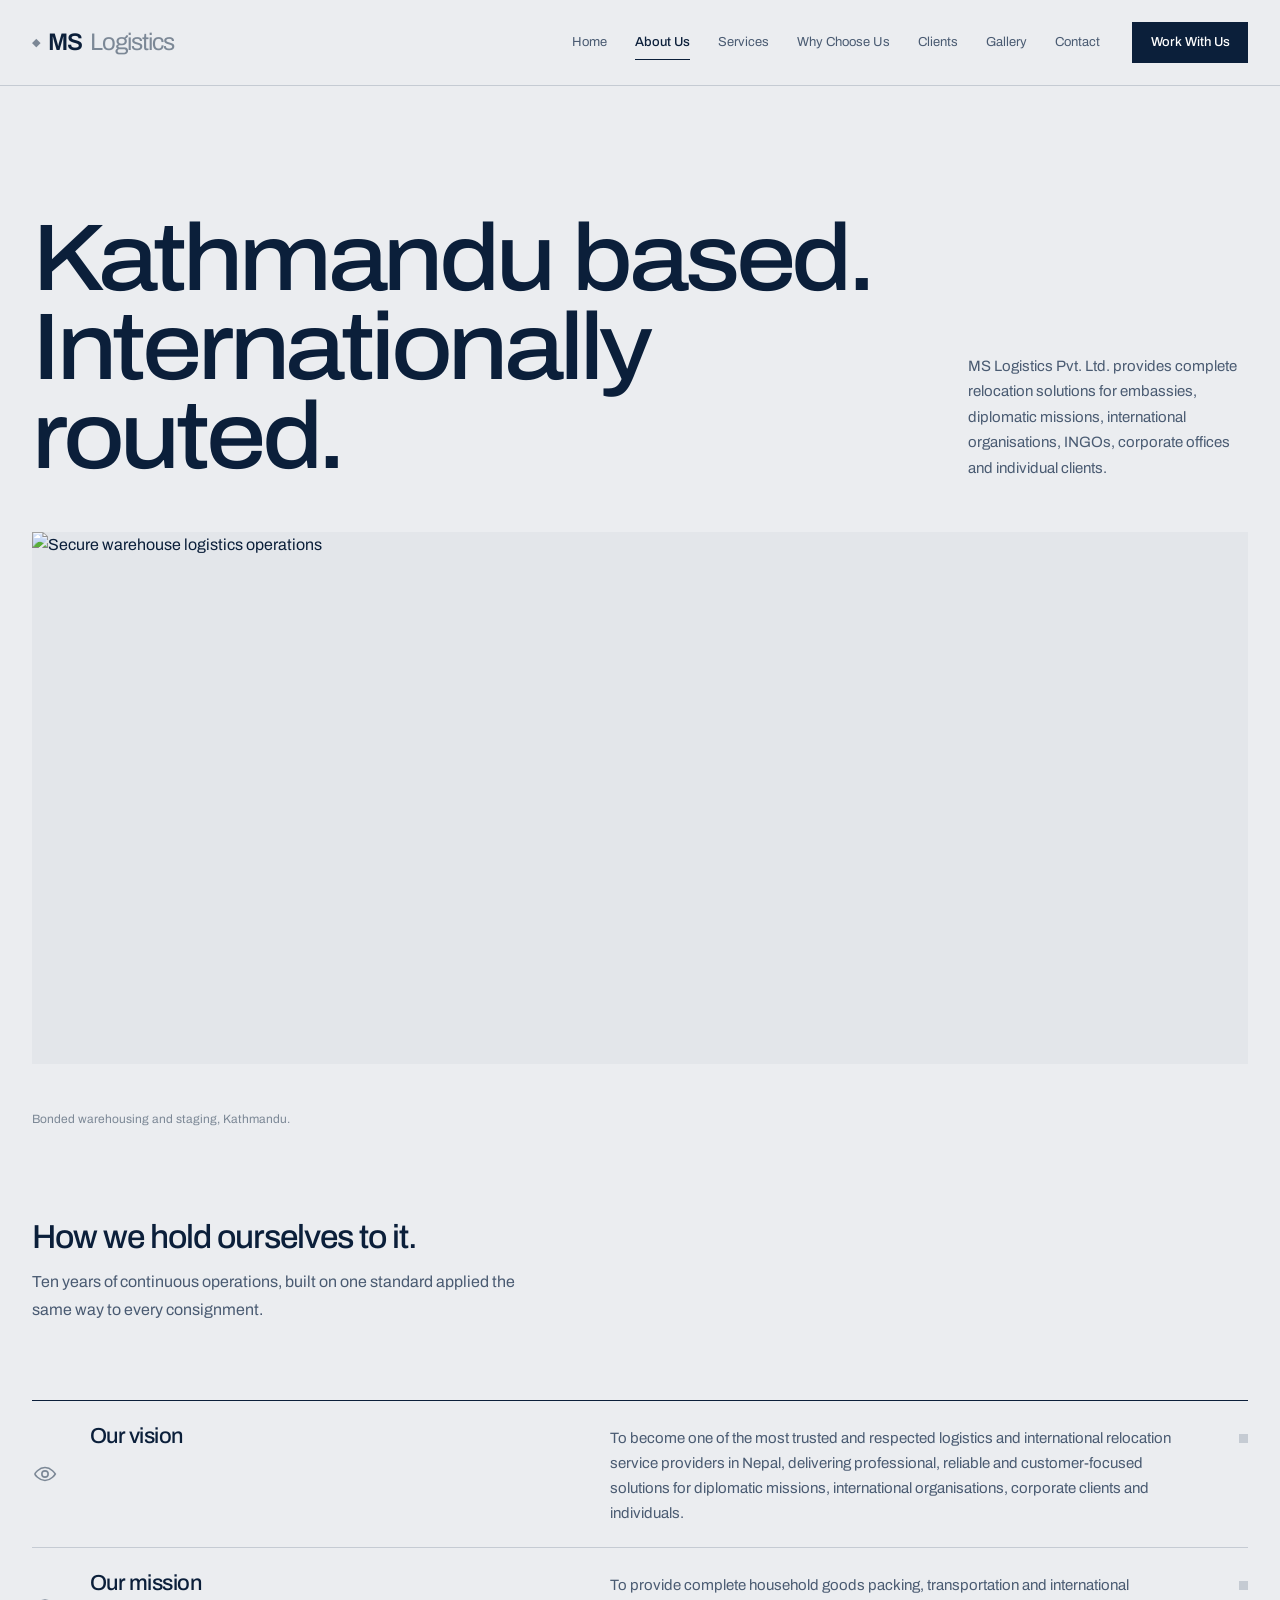
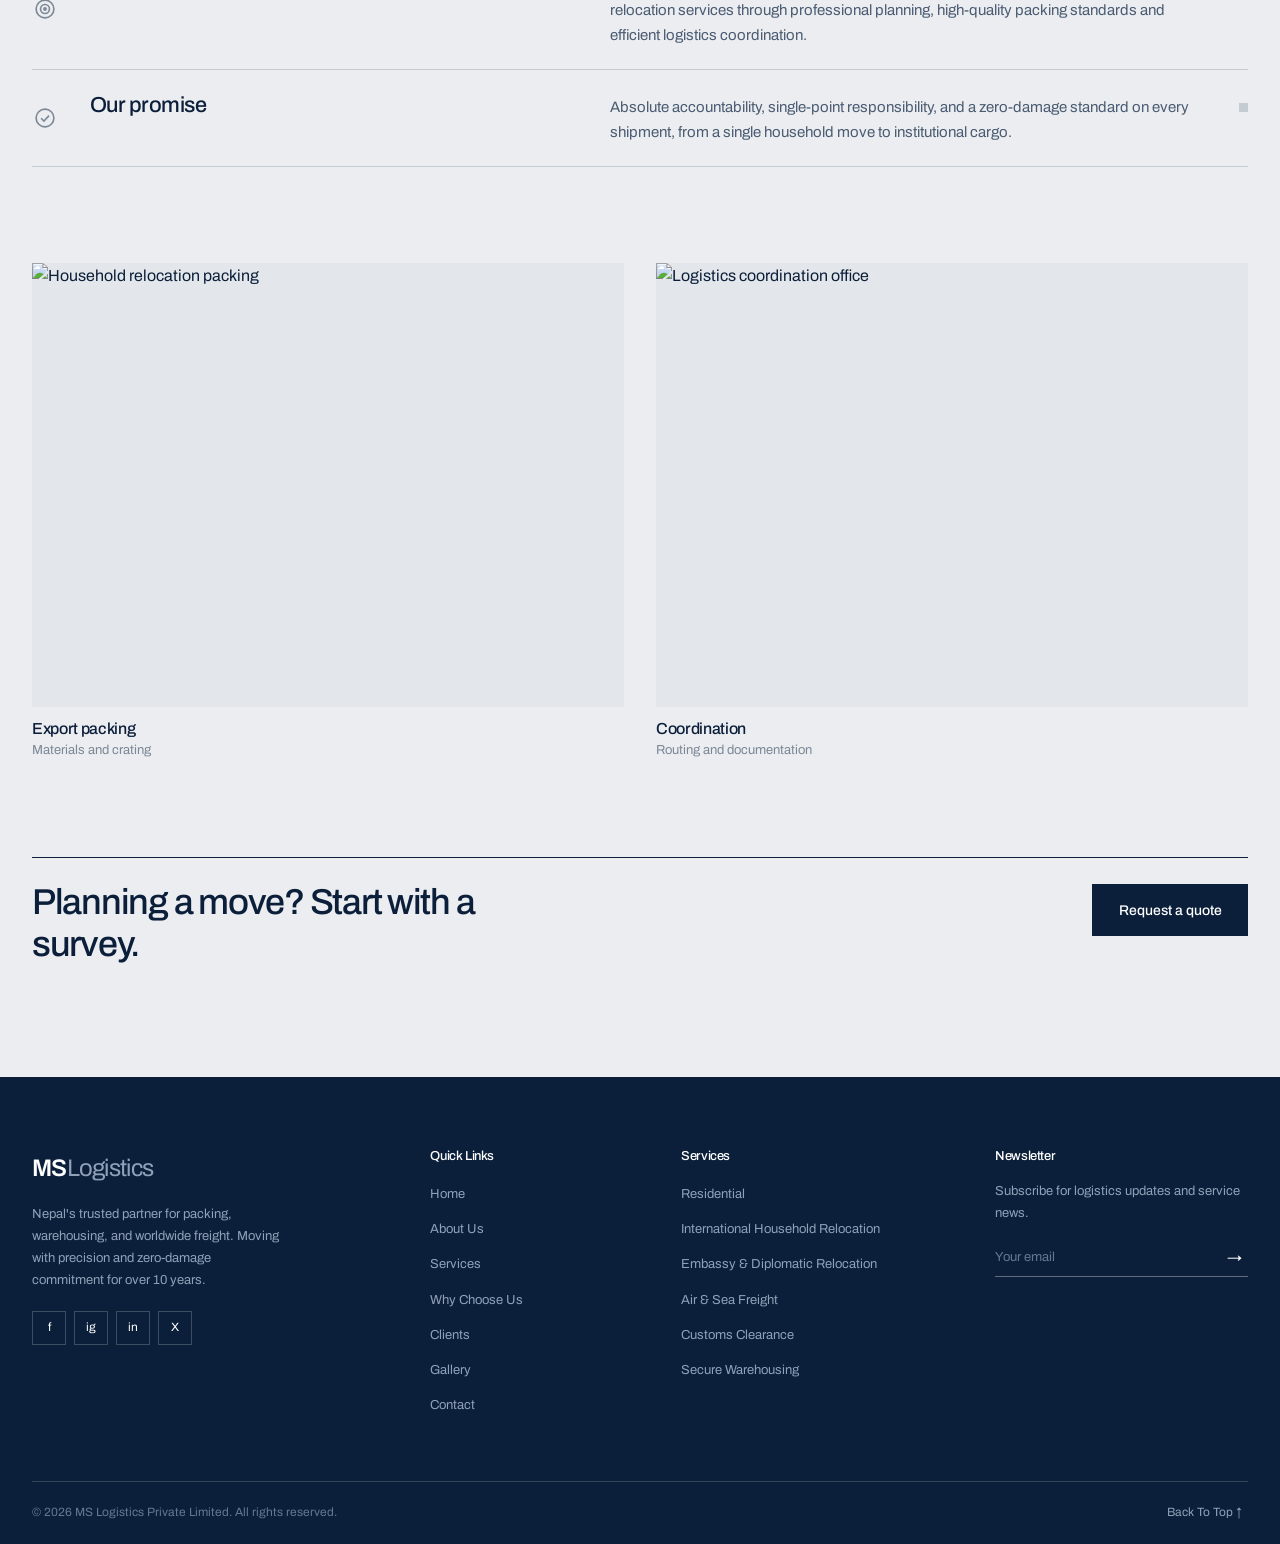
==== about-us.html @ 6d79c826 "Add files via upload" ====
<!DOCTYPE html>
<html lang="en">
<head>
  <meta charset="UTF-8">
  <meta name="viewport" content="width=device-width, initial-scale=1.0">
  <meta name="description" content="MS Logistics Private Limited. Nepal's trusted partner for packing, warehousing, and worldwide freight. Household relocation, diplomatic moves, customs clearance, and commercial logistics.">
  <meta name="keywords" content="logistics Nepal, relocation Nepal, freight forwarding, warehousing, customs clearance, packing services, international household relocation, embassy relocation, corporate relocation, air freight, sea freight, MS Logistics, cargo Nepal, cross-border logistics">
  <meta name="author" content="MS Logistics Private Limited">
  <meta property="og:title" content="MS Logistics Private Limited | Packing, Warehousing & Worldwide Freight">
  <meta property="og:description" content="Nepal's trusted partner for packing, warehousing, and worldwide freight. From a single-household move to institutional cargo, handled with precision, care, and zero-damage commitment.">
  <meta property="og:type" content="website">
  <meta property="og:image" content="images/freight-containers.jpg">
  <meta name="theme-color" content="#0B1F3A">
  <title>About Us | MS Logistics Private Limited</title>
  <link rel="icon" href="data:image/svg+xml,%3Csvg xmlns='http://www.w3.org/2000/svg' viewBox='0 0 100 100'%3E%3Crect width='100' height='100' rx='20' fill='%230B1F3A'/%3E%3Ctext x='50' y='68' font-family='Archivo,Arial' font-size='52' font-weight='800' fill='white' text-anchor='middle'%3EMS%3C/text%3E%3C/svg%3E">
  <link rel="preconnect" href="https://fonts.googleapis.com">
  <link rel="preconnect" href="https://fonts.gstatic.com" crossorigin>
  <link href="https://fonts.googleapis.com/css2?family=Archivo:wdth,wght@75..125,400..700&display=swap" rel="stylesheet">
  <link rel="stylesheet" href="css/style.css">
  <link rel="stylesheet" href="css/animations.css">
  <link rel="stylesheet" href="css/responsive.css">
</head>
<body class="page-inner">

  <!-- Loading Screen -->
  <div class="loader" id="loader" aria-hidden="true">
    <div class="loader__inner">
      <div class="loader__logo">MS<span>Logistics</span></div>
      <div class="loader__bar">
        <div class="loader__progress" id="loaderProgress"></div>
      </div>
      <p class="loader__text">Moving With Precision...</p>
    </div>
  </div>

  <!-- Scroll Progress Bar -->
  <div class="scroll-progress" id="scrollProgress" role="progressbar" aria-valuemin="0" aria-valuemax="100" aria-valuenow="0" aria-label="Page scroll progress"></div>

  <!-- Header -->
  <header class="header" id="header" role="banner">
    <div class="container header__container">
      <a href="index.html" class="header__logo" aria-label="MS Logistics Private Limited Home">
        <span class="header__logo-icon">&#9670;</span>
        MS<span>Logistics</span>
      </a>
      <nav class="header__nav" id="mainNav" role="navigation" aria-label="Main navigation">
        <ul class="header__menu">
          <li><a href="index.html" class="header__link">Home</a></li>
          <li><a href="about-us.html" class="header__link active">About Us</a></li>
          <li><a href="services.html" class="header__link">Services</a></li>
          <li><a href="why-choose-us.html" class="header__link">Why Choose Us</a></li>
          <li><a href="clients.html" class="header__link">Clients</a></li>
          <li><a href="gallery.html" class="header__link">Gallery</a></li>
          <li><a href="contact.html" class="header__link">Contact</a></li>
        </ul>
      </nav>
      <a href="contact.html" class="btn btn--primary header__cta">Work With Us</a>
      <button class="header__hamburger" id="hamburgerBtn" aria-label="Toggle menu" aria-expanded="false" aria-controls="mainNav">
        <span></span>
        <span></span>
        <span></span>
      </button>
    </div>
  </header>



  <main id="main">

    <section class="lede">
      <div class="container grid12">
        <div class="lede__head">
          <h1 class="lede__title">
            <span class="line"><span>Kathmandu based.</span></span>
            <span class="line"><span>Internationally routed.</span></span>
          </h1>
        </div>
        <div class="lede__aside">
          <p class="lede__text">MS Logistics Pvt. Ltd. provides complete relocation solutions for embassies, diplomatic missions, international organisations, INGOs, corporate offices and individual clients.</p>
        </div>
      </div>
    </section>

    <section class="band">
      <div class="container grid12">
        <div class="band__media">
          <img src="images/secure-warehouse.jpg" alt="Secure warehouse logistics operations">
          <div class="curtain"></div>
        </div>
        <p class="band__caption">Bonded warehousing and staging, Kathmandu.</p>
      </div>
    </section>

    <section class="manifest" id="about">
      <div class="container grid12">
        <div class="blockhead">
          <h2 class="blockhead__title">How we hold ourselves to it.</h2>
          <p class="blockhead__desc">Ten years of continuous operations, built on one standard applied the same way to every consignment.</p>
        </div>
        <ul class="manifest__list">
        <li class="row" style="--i:0">
          <svg class="row__icon" viewBox="0 0 24 24" fill="none" stroke="currentColor" stroke-width="1.5" style="--len:170" aria-hidden="true"><path data-draw d="M2.5 12s3.6-6 9.5-6 9.5 6 9.5 6-3.6 6-9.5 6-9.5-6-9.5-6z"/><circle data-draw cx="12" cy="12" r="2.9"/></svg>
          <span class="row__claim">Our vision</span>
          <span class="row__proof">To become one of the most trusted and respected logistics and international relocation service providers in Nepal, delivering professional, reliable and customer-focused solutions for diplomatic missions, international organisations, corporate clients and individuals.</span>
          <span class="row__mark" aria-hidden="true"></span>
        </li>
        <li class="row" style="--i:1">
          <svg class="row__icon" viewBox="0 0 24 24" fill="none" stroke="currentColor" stroke-width="1.5" style="--len:170" aria-hidden="true"><circle data-draw cx="12" cy="12" r="8.2"/><circle data-draw cx="12" cy="12" r="4.1"/><circle data-draw cx="12" cy="12" r="1"/></svg>
          <span class="row__claim">Our mission</span>
          <span class="row__proof">To provide complete household goods packing, transportation and international relocation services through professional planning, high-quality packing standards and efficient logistics coordination.</span>
          <span class="row__mark" aria-hidden="true"></span>
        </li>
        <li class="row" style="--i:2">
          <svg class="row__icon" viewBox="0 0 24 24" fill="none" stroke="currentColor" stroke-width="1.5" style="--len:170" aria-hidden="true"><circle data-draw cx="12" cy="12" r="8.2"/><path data-draw d="M8.4 12.2l2.6 2.6 4.7-5"/></svg>
          <span class="row__claim">Our promise</span>
          <span class="row__proof">Absolute accountability, single-point responsibility, and a zero-damage standard on every shipment, from a single household move to institutional cargo.</span>
          <span class="row__mark" aria-hidden="true"></span>
        </li>
        </ul>
      </div>
    </section>

    <section class="manifest">
      <div class="container grid12">
        <div class="plates plates--2">
          <article class="plate">
            <div class="plate__media"><img src="images/relocation-packing-v2.jpg" alt="Household relocation packing" loading="lazy"></div>
            <h3 class="plate__name">Export packing</h3>
            <p class="plate__meta">Materials and crating</p>
          </article>
          <article class="plate">
            <div class="plate__media"><img src="images/logistics-office.jpg" alt="Logistics coordination office" loading="lazy"></div>
            <h3 class="plate__name">Coordination</h3>
            <p class="plate__meta">Routing and documentation</p>
          </article>
        </div>
      </div>
    </section>

    <section class="close">
      <div class="container grid12">
        <div class="close__inner close__inner--wide">
          <p class="close__text">Planning a move? Start with a survey.</p>
          <a href="contact.html" class="btn btn--primary">Request a quote</a>
        </div>
      </div>
    </section>

  </main>

  <!-- Footer -->
  <footer class="footer" role="contentinfo">
    <div class="container">
      <div class="footer__grid">
        <div class="footer__col">
          <a href="index.html" class="footer__logo">MS<span>Logistics</span></a>
          <p class="footer__desc">Nepal's trusted partner for packing, warehousing, and worldwide freight. Moving with precision and zero-damage commitment for over 10 years.</p>
          <div class="footer__social">
            <a href="#" aria-label="Facebook">f</a>
            <a href="#" aria-label="Instagram">ig</a>
            <a href="#" aria-label="LinkedIn">in</a>
            <a href="#" aria-label="Twitter">X</a>
          </div>
        </div>
        <div class="footer__col">
          <h4 class="footer__title">Quick Links</h4>
          <ul class="footer__links">
            <li><a href="index.html">Home</a></li>
            <li><a href="about-us.html">About Us</a></li>
            <li><a href="services.html">Services</a></li>
            <li><a href="why-choose-us.html">Why Choose Us</a></li>
            <li><a href="clients.html">Clients</a></li>
            <li><a href="gallery.html">Gallery</a></li>
            <li><a href="contact.html">Contact</a></li>
          </ul>
        </div>
        <div class="footer__col">
          <h4 class="footer__title">Services</h4>
          <ul class="footer__links">
            <li><a href="services.html">Residential</a></li>
            <li><a href="services.html">International Household Relocation</a></li>
            <li><a href="services.html">Embassy &amp; Diplomatic Relocation</a></li>
            <li><a href="services.html">Air &amp; Sea Freight</a></li>
            <li><a href="services.html">Customs Clearance</a></li>
            <li><a href="services.html">Secure Warehousing</a></li>
          </ul>
        </div>
        <div class="footer__col">
          <h4 class="footer__title">Newsletter</h4>
          <p class="footer__newsletter-text">Subscribe for logistics updates and service news.</p>
          <form class="footer__newsletter" id="newsletterForm">
            <input type="email" placeholder="Your email" aria-label="Email for newsletter" required>
            <button type="submit" aria-label="Subscribe">&#8594;</button>
          </form>
        </div>
      </div>
      <div class="footer__bottom">
        <p>&copy; 2026 MS Logistics Private Limited. All rights reserved.</p>
        <button class="footer__top" id="backToTop" aria-label="Back to top">Back To Top &#8593;</button>
      </div>
    </div>
  </footer>

  <!-- Custom Cursor -->
  <div class="cursor-dot" id="cursorDot" aria-hidden="true"></div>
  <div class="cursor-ring" id="cursorRing" aria-hidden="true"></div>

  <script src="js/main.js" defer></script>
  <script src="js/animation.js" defer></script>
  <script src="js/interact.js" defer></script>
  <script src="js/enhance.js" defer></script>
</body>
</html>
---- css/style.css ----
/* ==========================================================================
   MS Logistics — style.css
   Manifest system: navy on paper grey, hairline rules, Archivo.
   Class names match the existing markup, so the site JS keeps working.
   ========================================================================== */

:root{
  --ink:#0B1F3A;
  --ink-70:#4A5B72;
  --ink-45:#7C8896;
  --rule:#C5CBD3;
  --rule-soft:#D7DCE2;
  --paper:#EBEDF0;
  --field:#E3E6EA;
  --object:#F4F6F8;
  --signal:#F5B301;
  --white:#FFFFFF;

  --gutter:2rem;
  --maxw:1320px;
  --header-h:72px;
  --ease:cubic-bezier(.22,.61,.36,1);
}

*,*::before,*::after{box-sizing:border-box}

html{
  -webkit-text-size-adjust:100%;
  scroll-behavior:smooth;
  scroll-padding-top:6rem;
}

body{
  margin:0;
  background:var(--paper);
  color:var(--ink);
  font-family:"Archivo",system-ui,-apple-system,"Segoe UI",sans-serif;
  font-size:1rem;
  line-height:1.65;
  -webkit-font-smoothing:antialiased;
  overflow-x:hidden;
}

body.nav-open{overflow:hidden}

h1,h2,h3,h4{margin:0 0 .6em;font-weight:500;line-height:1.15;letter-spacing:-.03em;color:var(--ink)}
p{margin:0 0 1rem}
ul{margin:0;padding:0;list-style:none}
a{color:inherit;text-decoration:none;transition:color .2s var(--ease)}
img{display:block;max-width:100%;height:auto}
button{font:inherit;color:inherit;background:none;border:0;cursor:pointer}
:focus-visible{outline:2px solid var(--ink);outline-offset:4px}

.container{width:100%;max-width:var(--maxw);margin-inline:auto;padding-inline:var(--gutter)}

/* Section furniture ---------------------------------------------------- */

.section{padding-block:clamp(3.5rem,8vw,7rem)}
.section--grey{background:var(--field)}

.section__header{max-width:64ch;margin-bottom:clamp(2rem,4vw,3.25rem)}
.section__tag{display:block;margin-bottom:.75rem;font-size:.8125rem;font-weight:500;color:var(--ink-45)}
.section__title{margin:0 0 1rem;font-size:clamp(1.75rem,3.6vw,2.75rem);font-stretch:106%}
.section__desc{margin:0;font-size:1.0625rem;line-height:1.7;color:var(--ink-70);max-width:60ch}
.section__tag--main{font-size:clamp(1.75rem,3.6vw,2.75rem);font-weight:500;color:var(--ink);padding-bottom:1rem;margin-bottom:1.25rem;position:relative}
.section__tag--main::after{content:"";position:absolute;left:0;bottom:0;width:64px;height:4px;background:var(--signal)}

/* Buttons -------------------------------------------------------------- */

.btn{display:inline-flex;align-items:center;justify-content:center;gap:.5rem;padding:.85rem 1.6rem;font-size:.875rem;font-weight:500;white-space:nowrap;border:1px solid transparent;transition:background .2s var(--ease),color .2s var(--ease),border-color .2s var(--ease)}
.btn--primary{background:var(--ink);color:#fff}
.btn--primary:hover{background:#17395F}
.btn--outline{border-color:var(--ink);color:var(--ink)}
.btn--outline:hover{background:var(--ink);color:#fff}
.btn--white{background:#fff;color:var(--ink)}
.btn--white:hover{background:var(--signal)}
.btn--lg{padding:1rem 2.25rem;font-size:.9375rem}
.btn--full{width:100%}

/* Loader --------------------------------------------------------------- */

.loader{position:fixed;inset:0;z-index:200;display:grid;place-items:center;background:var(--ink)}
.loader.is-done,.loader.loaded,.loader.hidden{opacity:0;visibility:hidden}
.loader__inner{text-align:center}
.loader__logo{font-size:1.5rem;font-weight:600;letter-spacing:-.03em;color:#fff}
.loader__logo span{font-weight:400;color:#8FA1B8}
.loader__bar{width:180px;height:2px;margin:1.1rem auto .8rem;background:rgba(255,255,255,.2);overflow:hidden}
.loader__progress{width:0;height:100%;background:var(--signal)}
.loader__text{margin:0;font-size:.75rem;color:#8FA1B8}

.scroll-progress{position:fixed;top:0;left:0;z-index:120;width:0;height:2px;background:var(--signal)}

/* Header --------------------------------------------------------------- */

.header{position:sticky;top:0;z-index:100;height:var(--header-h);background:var(--paper);border-bottom:1px solid var(--rule)}
.header__container{display:flex;align-items:center;gap:2rem;height:100%}
.header__logo{display:inline-flex;align-items:center;gap:.5rem;font-size:1.0625rem;font-weight:600;letter-spacing:-.03em}
.header__logo span{font-weight:400;color:var(--ink-45)}
.header__logo-icon{font-size:.5rem;color:var(--signal)}
.header__nav{margin-left:auto}
.header__menu{display:flex;align-items:center;gap:1.75rem}
.header__link{position:relative;display:inline-block;padding-block:.4rem;font-size:.8125rem;color:var(--ink-70)}
.header__link:hover{color:var(--ink)}
.header__link.active{color:var(--ink);font-weight:500;box-shadow:inset 0 -1px 0 var(--ink)}
.header__cta{padding:.55rem 1.1rem;font-size:.8125rem}
.header__hamburger{display:none;flex-direction:column;justify-content:center;gap:5px;width:40px;height:40px;margin-left:auto}
.header__hamburger span{display:block;height:1.5px;background:var(--ink);transition:transform .3s var(--ease),opacity .2s var(--ease)}

/* Hero ----------------------------------------------------------------- */

.hero{position:relative;padding-block:clamp(3.5rem,9vw,7rem) clamp(3rem,6vw,5rem);overflow:hidden}
.hero__bg-shapes,.hero__shape{display:none}
.hero__logistics-background{position:absolute;inset:0;pointer-events:none;color:var(--ink);opacity:.13}
.hero__logistics-svg{width:100%;height:100%}
.hero__route{stroke-width:1.2}
.hero__route--optional{opacity:.5}
.hero__route-highlight{stroke-width:2;opacity:.35}
.hero__route-shipment{fill:var(--signal)}
.hero__container{position:relative;display:grid;grid-template-columns:minmax(0,1.05fr) minmax(0,.95fr);gap:clamp(2rem,5vw,4rem);align-items:center}
.hero__title{margin:0 0 1.25rem;font-size:clamp(2.25rem,5.6vw,4.5rem);line-height:.98;font-weight:500;font-stretch:110%;letter-spacing:-.045em}
.hero__title-accent{display:block}
.hero__typing{display:block;color:var(--ink-45)}
.hero__desc{max-width:48ch;font-size:1rem;line-height:1.7;color:var(--ink-70)}
.hero__buttons{display:flex;flex-wrap:wrap;gap:.75rem;margin-top:1.75rem}
.hero__badge,.hero__trust{display:none}
.hero__visual{position:relative}
.hero__image-wrapper{overflow:hidden;background:var(--field)}
.hero__image{width:100%;aspect-ratio:4/3;object-fit:cover}
.hero__float-card{position:absolute;padding:.85rem 1rem;max-width:210px}
.hero__float-card strong{display:block;font-size:.9375rem;font-weight:500}
.hero__float-card span{display:block;font-size:.75rem;line-height:1.5;color:#B7C4D3}
.hero__float-stars{display:none}
.hero__float-card--1{top:1rem;left:-1rem}
.hero__float-card--2{bottom:4.5rem;right:-1rem}
.hero__float-card--3{bottom:1rem;left:1.5rem}
.glass{background:rgba(11,31,58,.92);color:#fff;border:1px solid rgba(255,255,255,.16)}

/* Stats ---------------------------------------------------------------- */

.stats{padding-bottom:clamp(3rem,6vw,5rem)}
.stats__container{display:grid;grid-template-columns:repeat(5,minmax(0,1fr));gap:1.5rem;padding-top:1.5rem;border-top:1px solid var(--ink)}
.stats__number{display:block;font-size:clamp(1.5rem,2.8vw,2.5rem);font-weight:500;font-stretch:106%;letter-spacing:-.04em;line-height:1}
.stats__label{display:block;margin-top:.4rem;font-size:.75rem;color:var(--ink-45)}

/* Process timeline ----------------------------------------------------- */

.timeline{position:relative;display:grid;grid-template-columns:repeat(3,minmax(0,1fr));border-top:1px solid var(--ink)}
.timeline__line{display:none}
.timeline__item{padding:1.5rem 1.5rem 1.75rem 0;border-bottom:1px solid var(--rule)}
.timeline__item + .timeline__item{border-left:1px solid var(--rule);padding-left:1.5rem}
.timeline__number{font-size:.75rem;font-weight:500;color:var(--signal);margin-bottom:.75rem}
.timeline__icon{display:none}
.timeline__title{margin:0 0 .4rem;font-size:1.125rem}
.timeline__desc{margin:0;font-size:.875rem;line-height:1.65;color:var(--ink-70)}

/* Video band ----------------------------------------------------------- */

.video-section{position:relative;padding-block:clamp(4rem,9vw,7rem);overflow:hidden}
.video-section__bg{position:absolute;inset:0;background:var(--ink)}
.video-section__bg img{width:100%;height:100%;object-fit:cover;opacity:.35}
.video-section__overlay{position:absolute;inset:0;background:rgba(11,31,58,.55)}
.video-section__content{position:relative;max-width:44ch}
.video-section__title{color:#fff;font-size:clamp(1.75rem,3.4vw,2.5rem)}
.video-section__desc{color:#C4D0DE;font-size:1rem}
.video-section__play{display:inline-grid;place-items:center;width:58px;height:58px;margin-top:1rem;border:1px solid rgba(255,255,255,.5);color:#fff;transition:background .2s var(--ease),color .2s var(--ease)}
.video-section__play:hover{background:#fff;color:var(--ink)}

/* Team ----------------------------------------------------------------- */

.team__grid{display:grid;grid-template-columns:repeat(4,minmax(0,1fr));gap:var(--gutter)}
.team-card__image{position:relative;overflow:hidden;background:var(--object)}
.team-card__image img{width:100%;aspect-ratio:3/4;object-fit:cover;transition:transform .6s var(--ease)}
.team-card:hover .team-card__image img{transform:scale(1.03)}
.team-card__social{position:absolute;left:0;right:0;bottom:0;display:flex;gap:.5rem;padding:.75rem;background:rgba(11,31,58,.9);transform:translateY(100%);transition:transform .3s var(--ease)}
.team-card:hover .team-card__social{transform:none}
.team-card__social a{font-size:.75rem;color:#fff}
.team-card__name{margin:.9rem 0 .15rem;font-size:1rem}
.team-card__role{margin:0;font-size:.8125rem;color:var(--ink-45)}

/* Testimonials --------------------------------------------------------- */

.testimonials__slider{overflow:hidden;border-top:1px solid var(--ink);padding-top:2rem}
.testimonials__track{display:flex;transition:transform .6s var(--ease)}
.testimonial-slide{flex:0 0 100%;padding-right:var(--gutter)}
.testimonial-slide__stars{display:none}
.testimonial-slide__text{margin:0 0 1.5rem;max-width:34ch;font-size:clamp(1.25rem,2.6vw,2rem);font-weight:500;line-height:1.25;letter-spacing:-.03em}
.testimonial-slide__author{display:flex;align-items:center;gap:.85rem}
.testimonial-slide__photo{width:44px;height:44px;object-fit:cover;border-radius:50%}
.testimonial-slide__author strong{display:block;font-size:.875rem;font-weight:500}
.testimonial-slide__author span{font-size:.8125rem;color:var(--ink-45)}
.testimonials__controls{display:flex;align-items:center;gap:1rem;margin-top:2rem;padding-top:1.25rem;border-top:1px solid var(--rule)}
.testimonials__btn{width:40px;height:40px;border:1px solid var(--rule);transition:background .2s var(--ease),color .2s var(--ease)}
.testimonials__btn:hover{background:var(--ink);color:#fff;border-color:var(--ink)}
.testimonials__dots{display:flex;gap:.5rem;margin-left:auto}
.testimonials__dots button{width:8px;height:8px;background:var(--rule)}
.testimonials__dots button.active{background:var(--signal)}

/* FAQ ------------------------------------------------------------------ */

.faq__list{border-top:1px solid var(--ink)}
.faq__item{border-bottom:1px solid var(--rule)}
.faq__question{display:flex;align-items:center;justify-content:space-between;gap:1.5rem;width:100%;padding:1.35rem 0;text-align:left;font-size:1.0625rem;font-weight:500;letter-spacing:-.02em;transition:padding-left .25s var(--ease)}
.faq__question:hover{padding-left:.6rem}
.faq__icon{position:relative;flex:none;width:14px;height:14px}
.faq__icon::before,.faq__icon::after{content:"";position:absolute;background:var(--ink);transition:transform .3s var(--ease)}
.faq__icon::before{top:6px;left:0;width:14px;height:1.5px}
.faq__icon::after{left:6px;top:0;width:1.5px;height:14px}
.faq__question[aria-expanded="true"] .faq__icon::after{transform:scaleY(0)}
.faq__answer{max-height:0;overflow:hidden;transition:max-height .4s var(--ease)}
.faq__answer p{margin:0 0 1.35rem;max-width:70ch;font-size:.9375rem;line-height:1.7;color:var(--ink-70)}

/* Call to action ------------------------------------------------------- */

.cta{padding-block:clamp(3.5rem,7vw,6rem);background:var(--ink);color:#fff}
.cta__shapes,.cta__shape{display:none}
.cta__container{max-width:34ch}
.cta__title{color:#fff;font-size:clamp(1.75rem,3.6vw,2.75rem)}
.cta__desc{color:#B7C4D3;font-size:1rem;margin-bottom:1.75rem}

/* About ---------------------------------------------------------------- */

.about__grid{display:grid;grid-template-columns:minmax(0,.85fr) minmax(0,1.15fr);gap:clamp(2rem,5vw,4rem);align-items:start}
.about__collage{display:grid;gap:var(--gutter)}
.about__img{width:100%;object-fit:cover;background:var(--field)}
.about__img--main{aspect-ratio:4/5}
.about__img--secondary{aspect-ratio:4/3}
.about__text{font-size:1.0625rem;line-height:1.75;color:var(--ink-70);max-width:60ch}
.about__mission{display:grid;grid-template-columns:repeat(2,minmax(0,1fr));gap:var(--gutter);margin:2rem 0;padding-top:1.5rem;border-top:1px solid var(--ink)}
.about__mission-item h3{margin:0 0 .5rem;font-size:1rem}
.about__mission-item p{margin:0;font-size:.875rem;line-height:1.7;color:var(--ink-70)}
.about__promise{padding-top:1.5rem;border-top:1px solid var(--rule);font-size:.9375rem;line-height:1.75;color:var(--ink-70)}
.about__promise strong{color:var(--ink);font-weight:500}
.about__features{display:grid;grid-template-columns:repeat(4,minmax(0,1fr));gap:1rem;margin-top:2rem}
.about__feature-icon{display:none}
.about__feature-card h4{margin:0 0 .25rem;font-size:.9375rem}
.about__feature-card p{margin:0;font-size:.8125rem;color:var(--ink-45)}
.about__badge{display:flex;align-items:baseline;gap:.6rem}
.about__badge-number{font-size:2rem;font-weight:500;letter-spacing:-.04em}
.about__badge-text{font-size:.8125rem;color:var(--ink-45)}

/* Services stack ------------------------------------------------------- */

.stack-card{background:var(--object);border:1px solid var(--rule)}
.stack-card__image{overflow:hidden;background:var(--field)}
.stack-card__image img{width:100%;height:100%;object-fit:cover}
.stack-card__content{padding:clamp(1.25rem,2.5vw,2rem)}
.stack-card__number{display:block;margin-bottom:.75rem;font-size:.75rem;font-weight:500;color:var(--signal)}
.stack-card__title{margin:0 0 .6rem;font-size:clamp(1.125rem,2vw,1.5rem)}
.stack-card__desc{margin:0 0 1rem;font-size:.9375rem;line-height:1.7;color:var(--ink-70);max-width:60ch}
.stack-card__tags{display:flex;flex-wrap:wrap;gap:.4rem;margin-bottom:1.25rem}
.stack-card__tags span{padding:.3rem .7rem;border:1px solid var(--rule);font-size:.75rem;color:var(--ink-70)}
.stack-card__link{display:inline-flex;align-items:center;gap:.4rem;padding-bottom:.25rem;border-bottom:1px solid var(--ink);font-size:.8125rem;font-weight:500}
.stack-card__link:hover{color:var(--ink-70)}

/* Why choose us -------------------------------------------------------- */

.why__grid{display:grid;grid-template-columns:minmax(0,.9fr) minmax(0,1.1fr);gap:clamp(2rem,5vw,4rem);align-items:center}
.why__visual{position:relative}
.why__image{width:100%;aspect-ratio:4/5;object-fit:cover;background:var(--field)}
.why__visual-badge{position:absolute;right:-1rem;bottom:1.75rem;min-width:160px;padding:1rem 1.25rem}
.why__visual-badge strong{display:block;font-size:2rem;font-weight:500;line-height:1;letter-spacing:-.04em;color:var(--signal)}
.why__visual-badge span{display:block;margin-top:.35rem;font-size:.75rem;color:#C4D0DE}
.why__list{margin-top:2.25rem;border-top:1px solid var(--ink)}
.why__item{position:relative;display:grid;grid-template-columns:26px minmax(0,1fr);gap:1rem;align-items:baseline;padding-block:1.15rem;border-bottom:1px solid var(--rule);transition:background .25s var(--ease),padding-left .25s var(--ease)}
.why__item:hover{background:var(--field);padding-left:.85rem}
.why__icon{align-self:center;width:26px;height:26px;color:var(--ink-45);font-size:.875rem;line-height:1;transition:color .25s var(--ease),transform .25s var(--ease)}
.why__item:hover .why__icon{color:var(--ink);transform:translateX(2px)}
.why__item strong{display:block;font-size:1.0625rem;font-weight:500;letter-spacing:-.02em}
.why__item p{margin:.2rem 0 0;font-size:.875rem;line-height:1.6;color:var(--ink-70)}

/* Gallery -------------------------------------------------------------- */

.projects__filters{display:flex;flex-wrap:wrap;gap:1.25rem;margin-bottom:2rem;padding-bottom:1rem;border-bottom:1px solid var(--rule)}
.projects__filter{font-size:.8125rem;color:var(--ink-45);padding-bottom:.35rem;transition:color .2s var(--ease),box-shadow .2s var(--ease)}
.projects__filter:hover{color:var(--ink)}
.projects__filter.active{color:var(--ink);font-weight:500;box-shadow:inset 0 -1px 0 var(--ink)}
.projects__grid{display:grid;grid-template-columns:repeat(3,minmax(0,1fr));gap:var(--gutter)}
.project-card__image{position:relative;overflow:hidden;background:var(--object)}
.project-card__image img{width:100%;aspect-ratio:4/3;object-fit:cover;transition:transform .6s var(--ease)}
.project-card:hover .project-card__image img{transform:scale(1.04)}
.project-card__overlay{position:absolute;inset:auto 0 0 0;padding:1.1rem 1.25rem;background:rgba(11,31,58,.93);color:#fff;transform:translateY(100%);transition:transform .35s var(--ease)}
.project-card:hover .project-card__overlay,.project-card:focus-within .project-card__overlay{transform:none}
.project-card__title{margin:0 0 .15rem;font-size:1.0625rem;color:#fff}
.project-card__location{margin:0 0 .6rem;font-size:.75rem;color:#8FA1B8}
.project-card__meta{display:flex;flex-wrap:wrap;gap:.4rem;margin-bottom:.6rem}
.project-card__meta span{padding:.2rem .55rem;border:1px solid rgba(255,255,255,.28);font-size:.6875rem}
.project-card__desc{margin:0 0 .85rem;font-size:.8125rem;line-height:1.6;color:#C4D0DE}
.project-card__btn{padding-bottom:.2rem;border-bottom:1px solid var(--signal);font-size:.75rem;font-weight:500;color:#fff}

/* Clients marquee ------------------------------------------------------ */

.clients{padding-block:clamp(3rem,7vw,5.5rem);border-block:1px solid var(--rule);overflow:hidden}
.clients__track-wrapper{overflow:hidden}
.clients__track{display:flex;gap:3.5rem;width:max-content}
.clients__logo{font-size:clamp(1.125rem,2.2vw,1.75rem);font-weight:500;letter-spacing:-.03em;color:var(--ink-45);white-space:nowrap}
.clients__logo span{display:block;font-size:.75rem;font-weight:400;letter-spacing:0;color:var(--ink-45)}

/* Contact -------------------------------------------------------------- */

.contact__grid{display:grid;grid-template-columns:minmax(0,.85fr) minmax(0,1.15fr);gap:clamp(2rem,5vw,4rem);align-items:start}
.contact__item{padding-block:1rem;border-bottom:1px solid var(--rule)}
.contact__item:first-child{border-top:1px solid var(--ink)}
.contact__icon{display:none}
.contact__item h3{margin:0 0 .2rem;font-size:.8125rem;font-weight:500;color:var(--ink-45)}
.contact__item p{margin:0;font-size:1rem}
.contact__item a:hover{color:var(--ink-70)}
.contact__map{margin-top:1.5rem;aspect-ratio:4/3;background:var(--field);border:1px solid var(--rule)}
.contact__map iframe{width:100%;height:100%;border:0;display:block;filter:grayscale(1) contrast(.95)}
.contact__form{display:grid;gap:1.25rem;align-content:start}
.form__row{display:grid;grid-template-columns:repeat(2,minmax(0,1fr));gap:1.25rem}
.form__group{display:grid;gap:.4rem}
.form__group label{font-size:.75rem;font-weight:500;color:var(--ink-45)}
.form__group input,.form__group select,.form__group textarea{
  width:100%;padding:.7rem 0;font:inherit;font-size:.9375rem;color:var(--ink);
  background:none;border:0;border-bottom:1px solid var(--rule);border-radius:0;
  transition:border-color .2s var(--ease);
}
.form__group textarea{resize:vertical}
.form__group input::placeholder,.form__group textarea::placeholder{color:var(--ink-45)}
.form__group input:focus,.form__group select:focus,.form__group textarea:focus{outline:none;border-bottom-color:var(--ink)}
.form__error{font-size:.75rem;color:#A32D2D}
.form__success{display:flex;align-items:center;gap:.6rem;padding:1rem;background:var(--field);border-left:2px solid var(--signal)}
.form__success p{margin:0;font-size:.875rem}
.form__success[hidden]{display:none}

/* Modal ---------------------------------------------------------------- */

.modal{position:fixed;inset:0;z-index:150;display:grid;place-items:center;padding:var(--gutter)}
.modal[hidden]{display:none}
.modal__backdrop{position:absolute;inset:0;background:rgba(11,31,58,.75)}
.modal__content{position:relative;width:min(760px,100%);max-height:86vh;overflow-y:auto;padding:2rem;background:var(--paper)}
.modal__close{position:absolute;top:.75rem;right:1rem;font-size:1.5rem;line-height:1;color:var(--ink-45)}
.modal__close:hover{color:var(--ink)}
.modal__video-wrapper{aspect-ratio:16/9}
.modal__video-wrapper iframe{width:100%;height:100%;border:0}

/* Footer --------------------------------------------------------------- */

.footer{background:var(--ink);color:#fff;padding-top:clamp(3rem,6vw,4.5rem)}
.footer__grid{display:grid;grid-template-columns:1.7fr 1fr 1.3fr 1.2fr;gap:2.5rem}
.footer__logo{font-size:1.0625rem;font-weight:600;letter-spacing:-.03em}
.footer__logo span{font-weight:400;color:#8FA1B8}
.footer__desc{margin-top:.9rem;font-size:.8125rem;line-height:1.7;color:#8FA1B8;max-width:36ch}
.footer__social{display:flex;gap:.5rem;margin-top:1.25rem}
.footer__social a{display:grid;place-items:center;width:34px;height:34px;border:1px solid rgba(255,255,255,.2);font-size:.75rem;transition:background .2s var(--ease),color .2s var(--ease)}
.footer__social a:hover{background:#fff;color:var(--ink)}
.footer__title{margin:0 0 1rem;font-size:.8125rem;font-weight:500;color:#fff}
.footer__links li + li{margin-top:.55rem}
.footer__links a{font-size:.8125rem;color:#8FA1B8}
.footer__links a:hover{color:#fff}
.footer__newsletter-text{font-size:.8125rem;line-height:1.7;color:#8FA1B8;margin-bottom:.9rem}
.footer__newsletter{display:flex;border-bottom:1px solid rgba(255,255,255,.35)}
.footer__newsletter input{flex:1;min-width:0;padding:.5rem 0;background:none;border:0;font:inherit;font-size:.8125rem;color:#fff}
.footer__newsletter input::placeholder{color:#65788F}
.footer__newsletter input:focus{outline:none}
.footer__newsletter:focus-within{border-bottom-color:var(--signal)}
.footer__newsletter button{padding-left:1rem;font-size:.9375rem}
.footer__bottom{display:flex;align-items:center;justify-content:space-between;gap:1rem;flex-wrap:wrap;margin-top:clamp(2.5rem,5vw,4rem);padding-block:1.25rem;border-top:1px solid rgba(255,255,255,.16)}
.footer__bottom p{margin:0;font-size:.75rem;color:#65788F}
.footer__top{font-size:.75rem;color:#8FA1B8}
.footer__top:hover{color:#fff}

/* Custom cursor -------------------------------------------------------- */

.cursor-dot,.cursor-ring{position:fixed;top:0;left:0;z-index:300;pointer-events:none;border-radius:50%;opacity:0;transition:opacity .3s var(--ease)}
.cursor-dot{width:5px;height:5px;margin:-2.5px 0 0 -2.5px;background:var(--signal)}
.cursor-ring{width:28px;height:28px;margin:-14px 0 0 -14px;border:1px solid var(--ink-45)}
@media (hover:hover) and (pointer:fine){
  .cursor-dot.is-active,.cursor-ring.is-active{opacity:1}
}
@media (hover:none),(pointer:coarse){
  .cursor-dot,.cursor-ring{display:none}
}

/* ==========================================================================
   Manifest page layout (why-choose-us)
   ========================================================================== */

.grid12{display:grid;grid-template-columns:repeat(12,minmax(0,1fr));gap:var(--gutter)}

.lede{padding-block:clamp(3.5rem,10vw,8rem) clamp(2rem,4vw,3.5rem)}
.lede__head{grid-column:1/10}
.lede__title{margin:0;font-size:clamp(2.75rem,7.4vw,6.25rem);line-height:.94;font-weight:500;font-stretch:112%;letter-spacing:-.045em}
.lede__title .line{display:block;overflow:hidden;padding-bottom:.16em;margin-bottom:-.16em}
.lede__aside{grid-column:10/13;align-self:end}
.lede__text{margin:0;font-size:.9375rem;line-height:1.7;color:var(--ink-70)}
.figures{grid-column:1/13;display:flex;flex-wrap:wrap;gap:2.5rem;margin-top:clamp(2.5rem,6vw,4.5rem);padding-top:1.25rem;border-top:1px solid var(--ink)}
.figure__num{font-size:clamp(1.75rem,3.2vw,2.75rem);font-weight:500;font-stretch:108%;letter-spacing:-.04em;line-height:1}
.figure__label{margin-top:.35rem;font-size:.75rem;color:var(--ink-45)}

.band{padding-bottom:clamp(3rem,7vw,5.5rem)}
.band__media{position:relative;grid-column:1/13;aspect-ratio:16/7;background:var(--field);overflow:hidden}
.band__media svg{position:absolute;inset:0;width:100%;height:100%}
.band__media img{position:absolute;inset:0;width:100%;height:100%;object-fit:cover;z-index:1}
.band__media .curtain{position:absolute;inset:0;z-index:3;background:var(--paper);transform-origin:top}
.band__caption{grid-column:1/7;margin:.85rem 0 0;font-size:.75rem;color:var(--ink-45)}

.manifest{padding-bottom:clamp(3.5rem,8vw,6rem)}
.manifest__intro{grid-column:1/8;margin-bottom:clamp(2rem,4vw,3rem)}
.manifest__title{margin:0 0 1rem;font-size:clamp(1.5rem,2.6vw,2.125rem)}
.manifest__desc{margin:0;font-size:1rem;line-height:1.75;color:var(--ink-70);max-width:56ch}
.manifest__list{grid-column:1/13;border-top:1px solid var(--ink)}
.row{position:relative;display:grid;grid-template-columns:26px minmax(0,5fr) minmax(0,6fr) 1.25rem;gap:var(--gutter);align-items:baseline;padding-block:1.4rem;transition:background .25s var(--ease),padding-left .25s var(--ease)}
.row::after{content:"";position:absolute;left:0;right:0;bottom:0;height:1px;background:var(--rule);transform-origin:left}
.row:hover{background:var(--field);padding-left:1rem}
.row__icon{align-self:center;width:26px;height:26px;color:var(--ink-45);transition:color .25s var(--ease),transform .25s var(--ease)}
.row:hover .row__icon{color:var(--ink);transform:translateX(2px)}
.row__claim{font-size:clamp(1.0625rem,1.7vw,1.375rem);font-weight:500;letter-spacing:-.025em;line-height:1.25}
.row__proof{font-size:.9375rem;line-height:1.65;color:var(--ink-70)}
.row__mark{justify-self:end;width:9px;height:9px;background:var(--rule);transition:background .25s var(--ease)}
.row:hover .row__mark{background:var(--signal)}

.close{padding-bottom:clamp(3.5rem,8vw,6rem)}
.close__media{position:relative;grid-column:1/6;aspect-ratio:4/5;background:var(--field);overflow:hidden}
.close__media svg{position:absolute;inset:0;width:100%;height:100%}
.close__media img{position:absolute;inset:0;width:100%;height:100%;object-fit:cover;z-index:1}
.close__inner{grid-column:7/13;align-self:end;padding-top:1.5rem;padding-bottom:1rem;border-top:1px solid var(--ink)}
.close__text{margin:0 0 1.75rem;font-size:clamp(1.375rem,3vw,2.25rem);font-weight:500;letter-spacing:-.035em;line-height:1.15;max-width:16ch}

/* Manifest primitives shared by every page ------------------------------ */

.figures .stats__item{min-width:0}
.figures .stats__number{font-size:clamp(1.75rem,3.2vw,2.75rem);font-stretch:108%}
.figures .stats__label{margin-top:.35rem}
.lede__actions{display:flex;flex-wrap:wrap;gap:.75rem;margin-top:1.25rem}

.row__index{align-self:center;font-size:.75rem;font-weight:500;color:var(--signal)}
.row--plain{grid-template-columns:26px minmax(0,5fr) minmax(0,6fr) 1.25rem}

.plates{grid-column:1/13;display:grid;grid-template-columns:repeat(3,minmax(0,1fr));gap:var(--gutter)}
.plates--4{grid-template-columns:repeat(4,minmax(0,1fr))}
.plates--2{grid-template-columns:repeat(2,minmax(0,1fr))}
.plate__media{aspect-ratio:4/3;background:var(--field);overflow:hidden}
.plate__media img{width:100%;height:100%;object-fit:cover;transition:transform .6s var(--ease)}
.plate:hover .plate__media img{transform:scale(1.03)}
.plate__name{margin:.8rem 0 .1rem;font-size:1rem;font-weight:500;letter-spacing:-.02em}
.plate__meta{margin:0;font-size:.8125rem;color:var(--ink-45)}

.blockhead{grid-column:1/8;margin-bottom:clamp(1.75rem,3.5vw,2.75rem)}
.blockhead__title{margin:0 0 .75rem;font-size:clamp(1.5rem,2.6vw,2.125rem)}
.blockhead__desc{margin:0;font-size:1rem;line-height:1.75;color:var(--ink-70);max-width:56ch}
.full{grid-column:1/13}

.close__inner--wide{grid-column:1/13;display:flex;align-items:baseline;justify-content:space-between;gap:2rem;flex-wrap:wrap;align-self:auto}
.close__inner--wide .close__text{margin:0;max-width:22ch}

/* Gallery in manifest form: caption under the image, no hover overlay */
.projects__grid{grid-column:1/13}
.project-card__overlay{position:static;padding:.85rem 0 0;background:none;color:inherit;transform:none}
.project-card__title{color:var(--ink)}
.project-card__location{color:var(--ink-45)}
.project-card__desc{color:var(--ink-70)}
.project-card__meta span{border-color:var(--rule);color:var(--ink-70)}
.project-card__btn{color:var(--ink)}

/* Contact in manifest form */
.contact__details{grid-column:1/6}
.contact__formwrap{grid-column:7/13}
.mapband{grid-column:1/13;margin-top:clamp(2.5rem,5vw,4rem);aspect-ratio:21/9;background:var(--field);border:1px solid var(--rule)}
.mapband iframe{width:100%;height:100%;border:0;display:block;filter:grayscale(1) contrast(.95)}

/* Services deck: cards stack as you scroll --------------------------- */

.deck__list{grid-column:1/13;padding-bottom:2rem}
.deck__card{
  position:sticky;
  top:calc(var(--header-h) + 1.25rem + (var(--i) * 12px));
  display:grid;
  grid-template-columns:minmax(0,.82fr) minmax(0,1.18fr);
  min-height:340px;
  margin-bottom:1.5rem;
  background:var(--object);
  border:1px solid var(--rule);
  overflow:hidden;
}
.deck__card:last-child{margin-bottom:0}
.deck__media{position:relative;background:var(--field);overflow:hidden}
.deck__media img{position:absolute;inset:0;width:100%;height:100%;object-fit:cover}
.deck__body{display:flex;flex-direction:column;padding:clamp(1.5rem,3vw,2.5rem)}
.deck__index{font-size:.75rem;font-weight:500;color:var(--signal)}
.deck__title{margin:.85rem 0 .75rem;font-size:clamp(1.25rem,2.2vw,1.75rem);max-width:22ch}
.deck__desc{margin:0;font-size:.9375rem;line-height:1.75;color:var(--ink-70);max-width:58ch}
.deck__tags{display:flex;flex-wrap:wrap;gap:.4rem;margin-top:auto;padding-top:1.5rem}
.deck__tags span{padding:.3rem .7rem;border:1px solid var(--rule);font-size:.75rem;color:var(--ink-70)}
.deck__rule{margin-top:1.25rem;padding-top:1rem;border-top:1px solid var(--rule);font-size:.75rem;color:var(--ink-45)}
.deck__card{transform-origin:50% 0;will-change:transform;backface-visibility:hidden;transition:opacity .7s var(--ease)}
.deck__body{will-change:opacity}

/* Deck pacing: more scroll distance per card, and a short transition so
   mouse-wheel steps interpolate instead of jumping. */
.deck__card{
  margin-bottom:clamp(3.5rem,20vh,11rem);
  transition:transform .45s var(--ease),opacity .7s var(--ease);
}
.deck__card:last-child{margin-bottom:0}
.deck__body{transition:opacity .45s var(--ease)}

/* Bigger wordmark ------------------------------------------------------ */

:root{--header-h:86px}
.header__logo{font-size:1.5rem;letter-spacing:-.04em}
.header__logo-icon{font-size:.7rem;transition:transform .45s var(--ease),color .2s var(--ease)}
.header__logo:hover .header__logo-icon{transform:rotate(135deg)}
.footer__logo{font-size:1.5rem}
.loader__logo{font-size:2.25rem}

/* Pointer-driven detail ------------------------------------------------ */

.header__link{box-shadow:none}
.header__link::after{
  content:"";position:absolute;left:0;right:0;bottom:0;height:1px;background:var(--ink);
  transform:scaleX(0);transform-origin:right;transition:transform .32s var(--ease);
}
.header__link:hover::after{transform:scaleX(1);transform-origin:left}
.header__link.active::after{transform:scaleX(1)}

.btn{position:relative;overflow:hidden;isolation:isolate}
.btn::before{
  content:"";position:absolute;inset:0;z-index:-1;background:var(--signal);
  transform:scaleY(0);transform-origin:bottom;transition:transform .38s var(--ease);
}
.btn:hover::before{transform:scaleY(1)}
.btn--primary:hover{background:var(--ink);color:var(--ink)}
.btn--outline:hover{background:none;color:var(--ink)}
.btn--white:hover{background:#fff;color:var(--ink)}

.row::before{
  content:"";position:absolute;left:0;top:0;bottom:0;width:2px;background:var(--signal);
  transform:scaleY(0);transform-origin:bottom;transition:transform .32s var(--ease);
}
.row:hover::before{transform:scaleY(1);transform-origin:top}

.plate__media{position:relative}
.plate__media::after{
  content:"";position:absolute;inset:0;background:rgba(11,31,58,.18);
  opacity:0;transition:opacity .35s var(--ease);
}
.plate:hover .plate__media::after,.project-card:hover .project-card__image::after{opacity:1}

.cursor-ring{transition:opacity .3s var(--ease),transform .25s var(--ease),border-color .25s var(--ease)}
.cursor-ring.is-hover{transform:scale(2);border-color:var(--ink)}
.cursor-dot.is-hover{background:var(--ink)}

/* Interactive states ---------------------------------------------------- */

.projects__count{margin-left:auto;font-size:.75rem;color:var(--ink-45);align-self:center}

.modal__project{display:grid;gap:1.25rem}
.modal__figure{background:var(--field);aspect-ratio:16/10;overflow:hidden}
.modal__figure img{width:100%;height:100%;object-fit:cover}
.modal__project h3{margin:0;font-size:clamp(1.25rem,2.4vw,1.75rem)}
.modal__project .project-card__location{margin:0}
.modal__nav{display:flex;align-items:center;gap:.75rem;padding-top:1rem;border-top:1px solid var(--rule)}
.modal__nav button{width:40px;height:40px;border:1px solid var(--rule);transition:background .2s var(--ease),color .2s var(--ease)}
.modal__nav button:hover{background:var(--ink);color:#fff;border-color:var(--ink)}
.modal__nav span{margin-left:auto;font-size:.75rem;color:var(--ink-45)}

.form__group.is-invalid input,.form__group.is-invalid select,.form__group.is-invalid textarea{border-bottom-color:#A32D2D}
.form__group.is-valid input,.form__group.is-valid select,.form__group.is-valid textarea{border-bottom-color:var(--signal)}
.form__count{justify-self:end;font-size:.6875rem;color:var(--ink-45)}

.copy-btn{position:relative;border-bottom:1px dashed var(--rule);transition:border-color .2s var(--ease)}
.copy-btn:hover{border-bottom-color:var(--ink)}
.copy-flag{position:fixed;z-index:400;padding:.3rem .6rem;background:var(--ink);color:#fff;font-size:.6875rem;pointer-events:none;opacity:0;transform:translateY(4px);transition:opacity .2s var(--ease),transform .2s var(--ease)}
.copy-flag.is-on{opacity:1;transform:none}

.testimonials__slider{cursor:grab}
.testimonials__slider.is-dragging{cursor:grabbing}
.testimonials__slider.is-dragging .testimonials__track{transition:none}

.deck__media img{transition:transform .5s var(--ease)}
---- css/animations.css ----
/* ==========================================================================
   MS Logistics — animations.css
   Reveals finish visible with or without JS. Scripts only sharpen the timing.
   ========================================================================== */

/* Loader --------------------------------------------------------------- */

.loader{animation:loader-lift .5s var(--ease) 1.5s forwards}
.loader__progress{animation:loader-fill 1.4s var(--ease) forwards}
.loader__logo{animation:settle .6s var(--ease) both}
.loader__text{animation:settle .6s var(--ease) .15s both}

@keyframes loader-fill{from{width:0}to{width:100%}}
@keyframes loader-lift{to{opacity:0;visibility:hidden}}
@keyframes settle{from{opacity:0;transform:translateY(10px)}to{opacity:1;transform:none}}

/* Hero entrance -------------------------------------------------------- */

.hero__title-accent{animation:rise .9s var(--ease) 1.65s both}
.hero__typing{animation:rise .9s var(--ease) 1.75s both}
.hero__desc{animation:rise .9s var(--ease) 1.85s both}
.hero__buttons{animation:rise .9s var(--ease) 1.95s both}
.hero__visual{animation:fade-in 1.1s var(--ease) 1.8s both}

@keyframes rise{from{opacity:0;transform:translateY(20px)}to{opacity:1;transform:none}}
@keyframes fade-in{from{opacity:0}to{opacity:1}}

.fade-up{animation:rise .8s var(--ease) both}
.delay-2{animation-delay:1.85s}
.delay-3{animation-delay:1.95s}
.delay-4{animation-delay:2.05s}

/* Scroll reveals -------------------------------------------------------
   Without JS these run once on a timer and end visible. With the
   `js-reveal` class on <html> or <body>, animation.js drives them instead.
   ----------------------------------------------------------------------- */

.reveal{animation:rise .8s var(--ease) 1.7s both}
.reveal-left{animation:from-left .8s var(--ease) 1.7s both}
.reveal-right{animation:from-right .8s var(--ease) 1.8s both}

@keyframes from-left{from{opacity:0;transform:translateX(-26px)}to{opacity:1;transform:none}}
@keyframes from-right{from{opacity:0;transform:translateX(26px)}to{opacity:1;transform:none}}

.js-reveal .reveal,
.js-reveal .reveal-left,
.js-reveal .reveal-right{
  animation:none;opacity:0;
  transition:opacity .8s var(--ease),transform .8s var(--ease);
}
.js-reveal .reveal{transform:translateY(20px)}
.js-reveal .reveal-left{transform:translateX(-26px)}
.js-reveal .reveal-right{transform:translateX(26px)}

.js-reveal .reveal.is-visible,.js-reveal .reveal.visible,.js-reveal .reveal.active,
.js-reveal .reveal-left.is-visible,.js-reveal .reveal-left.visible,.js-reveal .reveal-left.active,
.js-reveal .reveal-right.is-visible,.js-reveal .reveal-right.visible,.js-reveal .reveal-right.active{
  opacity:1;transform:none;
}

/* Manifest rows: the hairline draws in under each item ------------------ */

.why__item{background-image:linear-gradient(var(--rule),var(--rule));background-repeat:no-repeat;background-position:0 100%;background-size:100% 1px}
.why__item:nth-child(1){animation:rule-draw .9s var(--ease) 1.9s both}
.why__item:nth-child(2){animation:rule-draw .9s var(--ease) 2s both}
.why__item:nth-child(3){animation:rule-draw .9s var(--ease) 2.1s both}
.why__item:nth-child(4){animation:rule-draw .9s var(--ease) 2.2s both}
.why__item:nth-child(5){animation:rule-draw .9s var(--ease) 2.3s both}
.why__item:nth-child(6){animation:rule-draw .9s var(--ease) 2.4s both}

@keyframes rule-draw{
  from{opacity:0;background-size:0 1px}
  to{opacity:1;background-size:100% 1px}
}

.why__icon [data-draw]{stroke-dasharray:var(--len,120);stroke-dashoffset:var(--len,120);animation:draw-in 1s var(--ease) 2.1s forwards}
@keyframes draw-in{to{stroke-dashoffset:0}}

/* Clients marquee ------------------------------------------------------ */

.clients__track{animation:marquee 46s linear infinite}
.clients:hover .clients__track{animation-play-state:paused}
@keyframes marquee{from{transform:translateX(0)}to{transform:translateX(-50%)}}

/* Hamburger ------------------------------------------------------------ */

.header__hamburger.active span:nth-child(1),
.header__hamburger.open span:nth-child(1),
.header__hamburger.is-open span:nth-child(1),
.header__hamburger[aria-expanded="true"] span:nth-child(1){transform:translateY(6.5px) rotate(45deg)}

.header__hamburger.active span:nth-child(2),
.header__hamburger.open span:nth-child(2),
.header__hamburger.is-open span:nth-child(2),
.header__hamburger[aria-expanded="true"] span:nth-child(2){opacity:0}

.header__hamburger.active span:nth-child(3),
.header__hamburger.open span:nth-child(3),
.header__hamburger.is-open span:nth-child(3),
.header__hamburger[aria-expanded="true"] span:nth-child(3){transform:translateY(-6.5px) rotate(-45deg)}

/* Modal ---------------------------------------------------------------- */

.modal:not([hidden]) .modal__backdrop{animation:fade-in .25s var(--ease) both}
.modal:not([hidden]) .modal__content{animation:modal-in .3s var(--ease) both}
@keyframes modal-in{from{opacity:0;transform:translateY(12px)}to{opacity:1;transform:none}}

/* Reduced motion ------------------------------------------------------- */

@media (prefers-reduced-motion:reduce){
  *,*::before,*::after{
    animation-duration:.01ms !important;
    animation-iteration-count:1 !important;
    transition-duration:.01ms !important;
    scroll-behavior:auto !important;
  }
  .reveal,.reveal-left,.reveal-right,.fade-up,
  .js-reveal .reveal,.js-reveal .reveal-left,.js-reveal .reveal-right,
  .hero__title-accent,.hero__typing,.hero__desc,.hero__buttons,.hero__visual,
  .why__item{opacity:1;transform:none;background-size:100% 1px}
  .why__icon [data-draw]{stroke-dasharray:none;stroke-dashoffset:0}
  .clients__track{animation:none}
}

/* Manifest page -------------------------------------------------------- */

.lede__title .line > span{display:block;animation:line-rise 1s var(--ease) both}
.lede__title .line:nth-child(1) > span{animation-delay:1.6s}
.lede__title .line:nth-child(2) > span{animation-delay:1.69s}
@keyframes line-rise{from{transform:translateY(115%)}to{transform:none}}

.lede__text{animation:rise .9s var(--ease) 1.95s both}
.figures > div:nth-child(1){animation:rise .9s var(--ease) 2.1s both}
.figures > div:nth-child(2){animation:rise .9s var(--ease) 2.2s both}
.figures > div:nth-child(3){animation:rise .9s var(--ease) 2.3s both}

.band__media .curtain{animation:curtain 1.15s var(--ease) 2.2s forwards}
.band__media svg,.band__media img{animation:settle-scale 1.8s var(--ease) 2.2s both}
@keyframes curtain{to{transform:scaleY(0)}}
@keyframes settle-scale{from{transform:scale(1.06)}to{transform:none}}

.row{animation:rise .8s var(--ease) both}
.row::after{animation:rule-wipe .9s var(--ease) both}
.row__mark{animation:mark-pop .5s var(--ease) both}
.row [data-draw]{stroke-dasharray:var(--len,90);stroke-dashoffset:var(--len,90);animation:draw-in 1s var(--ease) forwards}
.row,.row::after{animation-delay:calc(2.5s + var(--i,0) * 90ms)}
.row__mark,.row [data-draw]{animation-delay:calc(2.7s + var(--i,0) * 90ms)}

@keyframes rule-wipe{from{transform:scaleX(0)}to{transform:none}}
@keyframes mark-pop{from{transform:scale(0)}to{transform:none}}

.close__media [data-draw]{stroke-dasharray:var(--len,600);stroke-dashoffset:var(--len,600);animation:draw-in 1.6s var(--ease) 3.2s forwards}
.close__inner{animation:rise .9s var(--ease) 3.3s both}

@media (prefers-reduced-motion:reduce){
  .lede__title .line > span,.lede__text,.figures > div,.row,.close__inner{opacity:1;transform:none}
  .band__media .curtain{display:none}
  .row::after,.row__mark{transform:none}
  .row [data-draw],.close__media [data-draw]{stroke-dasharray:none;stroke-dashoffset:0}
}

/* Services deck ------------------------------------------------------- */

.deck__card{transition:box-shadow .4s var(--ease)}
.deck__card:hover{box-shadow:0 -1px 0 var(--ink)}
---- css/responsive.css ----
/* ==========================================================================
   MS Logistics — responsive.css
   Loaded last so these override style.css at matching widths.
   ========================================================================== */

@media (max-width:1180px){
  .header__menu{gap:1.15rem}
  .team__grid{grid-template-columns:repeat(2,minmax(0,1fr))}
  .stats__container{grid-template-columns:repeat(3,minmax(0,1fr));gap:1.5rem 1rem}
}

@media (max-width:1024px){
  :root{--gutter:1.5rem}
  .hero__container{grid-template-columns:minmax(0,1fr)}
  .hero__float-card--1,.hero__float-card--2,.hero__float-card--3{position:static;max-width:none;margin-top:.5rem}
  .hero__visual{display:grid;gap:.5rem}
  .why__grid,.about__grid,.contact__grid{grid-template-columns:minmax(0,1fr)}
  .why__visual-badge{right:1rem;bottom:1rem}
  .about__img--main{aspect-ratio:16/10}
  .projects__grid{grid-template-columns:repeat(2,minmax(0,1fr))}
  .footer__grid{grid-template-columns:1.5fr 1fr 1.2fr;gap:2rem}
  .footer__col:last-child{grid-column:1/-1;max-width:380px}
}

@media (max-width:900px){
  :root{--header-h:64px}
  .header__nav{
    position:fixed;top:var(--header-h);left:0;right:0;margin-left:0;
    padding:1rem var(--gutter) 1.5rem;background:var(--paper);
    border-bottom:1px solid var(--rule);transform:translateY(-105%);
    transition:transform .35s var(--ease);max-height:calc(100dvh - var(--header-h));overflow-y:auto;
  }
  .header__nav.active,.header__nav.open,.header__nav.is-open,
  body.nav-open .header__nav{transform:none}
  .header__menu{flex-direction:column;align-items:stretch;gap:0}
  .header__menu li + li{border-top:1px solid var(--rule-soft)}
  .header__link{display:block;padding-block:.85rem;font-size:.9375rem}
  .header__link.active{box-shadow:none;color:var(--ink);border-left:2px solid var(--signal);padding-left:.7rem}
  .header__cta{display:none}
  .header__hamburger{display:flex}

  .timeline{grid-template-columns:repeat(2,minmax(0,1fr))}
  .timeline__item{padding-right:1.25rem}
  .timeline__item:nth-child(odd){border-left:0;padding-left:0}
  .timeline__item:nth-child(even){border-left:1px solid var(--rule);padding-left:1.25rem}

  .about__mission{grid-template-columns:minmax(0,1fr)}
  .about__features{grid-template-columns:repeat(2,minmax(0,1fr))}
}

@media (max-width:640px){
  :root{--gutter:1.25rem}
  body{font-size:.9375rem}
  .section{padding-block:3rem}

  .stats__container{grid-template-columns:repeat(2,minmax(0,1fr))}
  .timeline{grid-template-columns:minmax(0,1fr)}
  .timeline__item,.timeline__item:nth-child(even){border-left:0;padding-left:0;padding-right:0}

  .team__grid,.projects__grid{grid-template-columns:minmax(0,1fr)}

  .why__visual-badge{position:static;display:flex;align-items:baseline;gap:.6rem;width:fit-content;margin-top:-1.5rem;margin-left:1rem}
  .why__visual-badge strong{font-size:1.5rem}
  .why__visual-badge span{margin-top:0}
  .why__item{padding-block:1rem}

  .form__row{grid-template-columns:minmax(0,1fr)}
  .contact__map{aspect-ratio:1}

  .footer__grid{grid-template-columns:minmax(0,1fr);gap:2rem}
  .footer__col:last-child{max-width:none}
  .footer__bottom{flex-direction:column;align-items:flex-start;gap:.6rem}

  .modal__content{padding:1.5rem 1.25rem}
  .clients__track{gap:2rem}
}

@media (max-width:380px){
  .header__logo{font-size:1rem}
  .loader__bar{width:140px}
}

@media print{
  .loader,.scroll-progress,.header__hamburger,.header__cta,
  .cursor-dot,.cursor-ring,.modal,.video-section__play{display:none !important}
  .header{position:static}
  body{background:#fff}
  .footer,.cta,.video-section{background:none;color:#000}
}

/* Manifest page -------------------------------------------------------- */

@media (max-width:1024px){
  .lede__head{grid-column:1/13}
  .lede__aside{grid-column:1/9;margin-top:1.5rem}
  .manifest__intro{grid-column:1/11}
}

@media (max-width:820px){
  .band__media{aspect-ratio:4/3}
  .band__caption{grid-column:1/13}
  .close__media{grid-column:1/13;aspect-ratio:16/10}
  .close__inner{grid-column:1/13;margin-top:1.75rem;align-self:auto}
  .row{grid-template-columns:26px minmax(0,1fr) 1rem;gap:.5rem 1rem}
  .row__icon{grid-row:1;grid-column:1}
  .row__claim{grid-row:1;grid-column:2}
  .row__proof{grid-row:2;grid-column:2}
  .row__mark{grid-row:1;grid-column:3}
}

@media (max-width:1024px){
  .plates,.plates--4{grid-template-columns:repeat(2,minmax(0,1fr))}
  .blockhead{grid-column:1/11}
  .contact__details,.contact__formwrap{grid-column:1/13}
  .contact__formwrap{margin-top:2rem}
}
@media (max-width:640px){
  .plates,.plates--4,.plates--2{grid-template-columns:minmax(0,1fr)}
  .mapband{aspect-ratio:4/3}
}

@media (max-width:820px){
  .deck__card{grid-template-columns:minmax(0,1fr);min-height:0;top:calc(var(--header-h) + .75rem + (var(--i) * 8px))}
  .deck__media{aspect-ratio:16/9}
  .deck__media img{position:absolute}
}
@media (max-width:640px){
  .deck__card{top:calc(var(--header-h) + .5rem + (var(--i) * 6px));margin-bottom:1rem}
  .deck__tags{padding-top:1.25rem}
}

@media (max-width:640px){
  .deck__card{margin-bottom:clamp(2.5rem,14vh,6rem)}
}
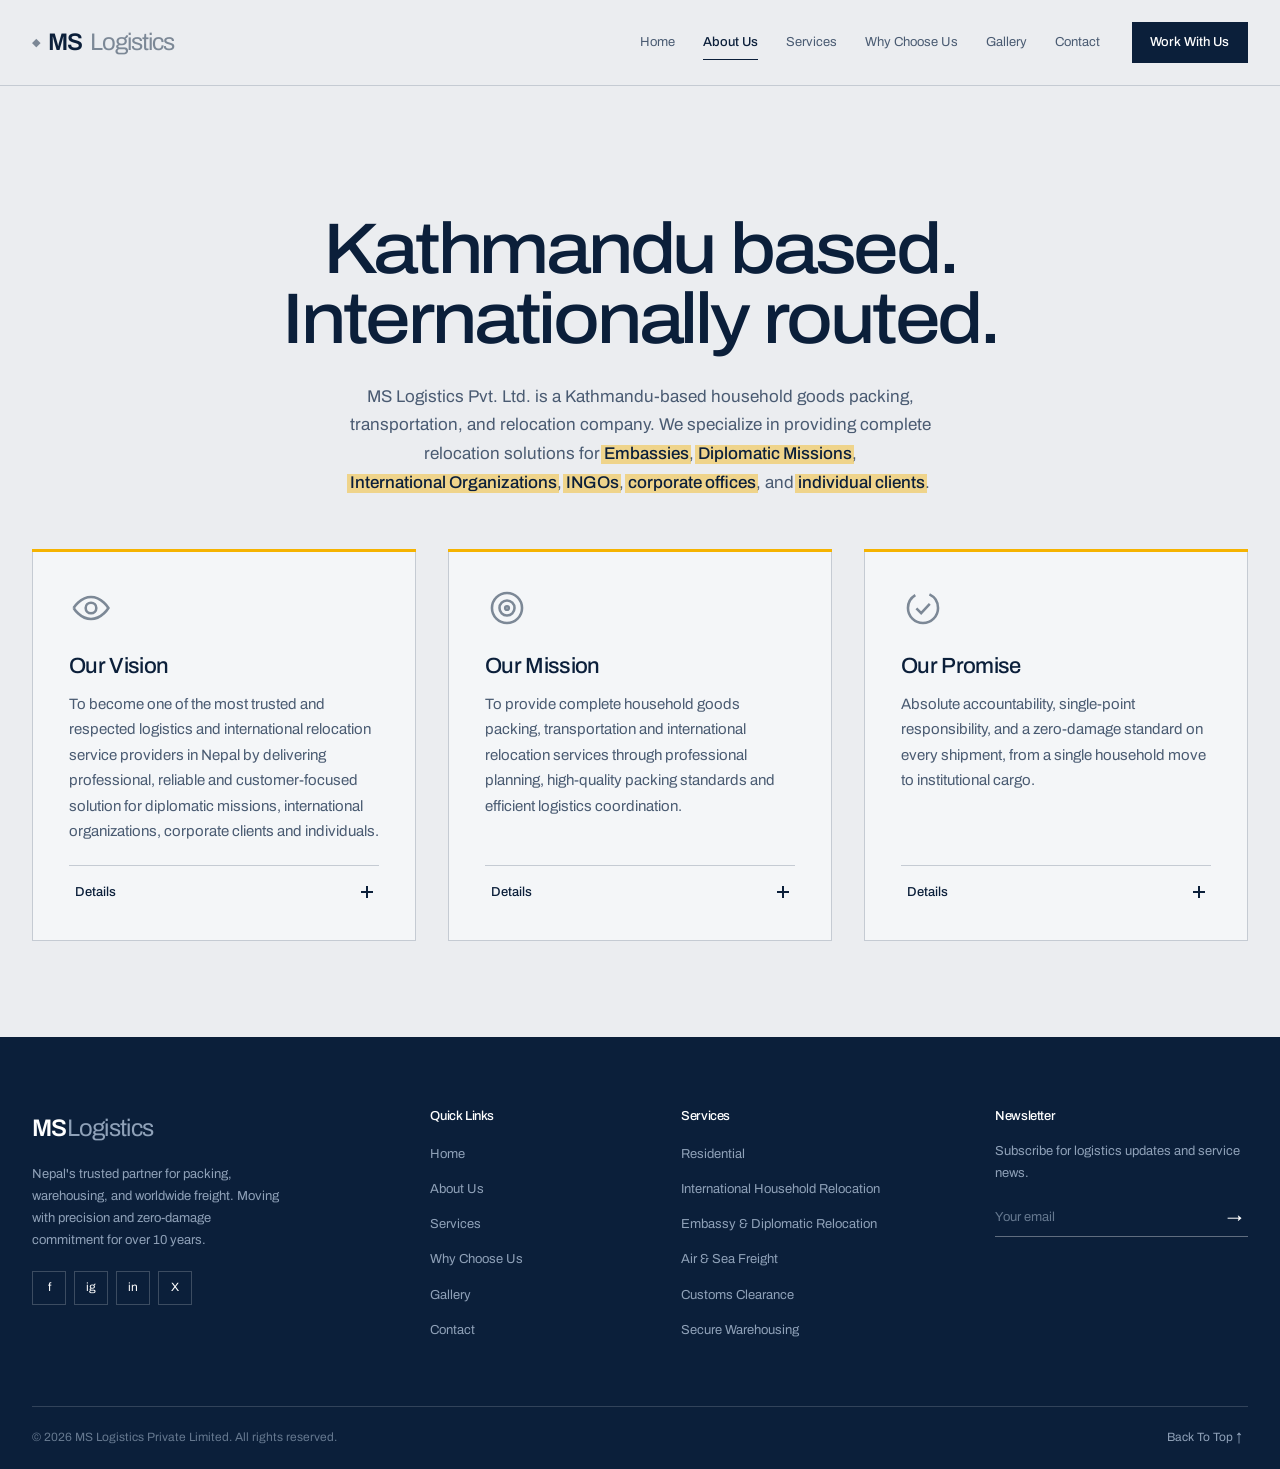
==== commit 491fd9df: "Add files via upload" ====
--- a/about-us.html
+++ b/about-us.html
@@ -49,7 +49,6 @@
           <li><a href="about-us.html" class="header__link active">About Us</a></li>
           <li><a href="services.html" class="header__link">Services</a></li>
           <li><a href="why-choose-us.html" class="header__link">Why Choose Us</a></li>
-          <li><a href="clients.html" class="header__link">Clients</a></li>
           <li><a href="gallery.html" class="header__link">Gallery</a></li>
           <li><a href="contact.html" class="header__link">Contact</a></li>
         </ul>
@@ -69,79 +68,58 @@
 
     <section class="lede">
       <div class="container grid12">
-        <div class="lede__head">
-          <h1 class="lede__title">
+        <div class="lede__head lede__head--center">
+          <h1 class="lede__title lede__title--long">
             <span class="line"><span>Kathmandu based.</span></span>
             <span class="line"><span>Internationally routed.</span></span>
           </h1>
-        </div>
-        <div class="lede__aside">
-          <p class="lede__text">MS Logistics Pvt. Ltd. provides complete relocation solutions for embassies, diplomatic missions, international organisations, INGOs, corporate offices and individual clients.</p>
+          <p class="lede__sub lede__sub--marked">MS Logistics Pvt. Ltd. is a Kathmandu-based household goods packing, transportation, and relocation company. We specialize in providing complete relocation solutions for <span class="mk" style="--i:0">Embassies</span>, <span class="mk" style="--i:1">Diplomatic Missions</span>, <span class="mk" style="--i:2">International Organizations</span>, <span class="mk" style="--i:3">INGOs</span>, <span class="mk" style="--i:4">corporate offices</span>, and <span class="mk" style="--i:5">individual clients</span>.</p>
         </div>
       </div>
     </section>
 
-    <section class="band">
+    <section class="pillars" id="about">
       <div class="container grid12">
-        <div class="band__media">
-          <img src="images/secure-warehouse.jpg" alt="Secure warehouse logistics operations">
-          <div class="curtain"></div>
-        </div>
-        <p class="band__caption">Bonded warehousing and staging, Kathmandu.</p>
-      </div>
-    </section>
-
-    <section class="manifest" id="about">
-      <div class="container grid12">
-        <div class="blockhead">
-          <h2 class="blockhead__title">How we hold ourselves to it.</h2>
-          <p class="blockhead__desc">Ten years of continuous operations, built on one standard applied the same way to every consignment.</p>
-        </div>
-        <ul class="manifest__list">
-        <li class="row" style="--i:0">
-          <svg class="row__icon" viewBox="0 0 24 24" fill="none" stroke="currentColor" stroke-width="1.5" style="--len:170" aria-hidden="true"><path data-draw d="M2.5 12s3.6-6 9.5-6 9.5 6 9.5 6-3.6 6-9.5 6-9.5-6-9.5-6z"/><circle data-draw cx="12" cy="12" r="2.9"/></svg>
-          <span class="row__claim">Our vision</span>
-          <span class="row__proof">To become one of the most trusted and respected logistics and international relocation service providers in Nepal, delivering professional, reliable and customer-focused solutions for diplomatic missions, international organisations, corporate clients and individuals.</span>
-          <span class="row__mark" aria-hidden="true"></span>
-        </li>
-        <li class="row" style="--i:1">
-          <svg class="row__icon" viewBox="0 0 24 24" fill="none" stroke="currentColor" stroke-width="1.5" style="--len:170" aria-hidden="true"><circle data-draw cx="12" cy="12" r="8.2"/><circle data-draw cx="12" cy="12" r="4.1"/><circle data-draw cx="12" cy="12" r="1"/></svg>
-          <span class="row__claim">Our mission</span>
-          <span class="row__proof">To provide complete household goods packing, transportation and international relocation services through professional planning, high-quality packing standards and efficient logistics coordination.</span>
-          <span class="row__mark" aria-hidden="true"></span>
-        </li>
-        <li class="row" style="--i:2">
-          <svg class="row__icon" viewBox="0 0 24 24" fill="none" stroke="currentColor" stroke-width="1.5" style="--len:170" aria-hidden="true"><circle data-draw cx="12" cy="12" r="8.2"/><path data-draw d="M8.4 12.2l2.6 2.6 4.7-5"/></svg>
-          <span class="row__claim">Our promise</span>
-          <span class="row__proof">Absolute accountability, single-point responsibility, and a zero-damage standard on every shipment, from a single household move to institutional cargo.</span>
-          <span class="row__mark" aria-hidden="true"></span>
-        </li>
-        </ul>
-      </div>
-    </section>
-
-    <section class="manifest">
-      <div class="container grid12">
-        <div class="plates plates--2">
-          <article class="plate">
-            <div class="plate__media"><img src="images/relocation-packing-v2.jpg" alt="Household relocation packing" loading="lazy"></div>
-            <h3 class="plate__name">Export packing</h3>
-            <p class="plate__meta">Materials and crating</p>
+        <div class="pillars__row">
+          <article class="pillar" style="--i:0">
+            <svg class="pillar__icon" viewBox="0 0 24 24" fill="none" stroke="currentColor" stroke-width="1.5" style="--len:170" aria-hidden="true"><path data-draw d="M2.5 12s3.6-6 9.5-6 9.5 6 9.5 6-3.6 6-9.5 6-9.5-6-9.5-6z"/><circle class="i-pupil" data-draw cx="12" cy="12" r="2.9"/></svg>
+            <h2 class="pillar__title">Our Vision</h2>
+            <p class="pillar__text">To become one of the most trusted and respected logistics and international relocation service providers in Nepal by delivering professional, reliable and customer-focused solution for diplomatic missions, international organizations, corporate clients and individuals.</p>
+            <div class="pillar__panel" id="pillar-panel-0" hidden>
+              <p class="pillar__note">Professional, reliable and customer-focused service, whoever is moving.</p>
+              <div class="pillar__tags"><span>Diplomatic missions</span><span>International organizations</span><span>Corporate clients</span><span>Individuals</span></div>
+            </div>
+            <button type="button" class="pillar__toggle" aria-expanded="false" aria-controls="pillar-panel-0">
+              <span class="pillar__toggle-text">Details</span>
+              <span class="pillar__toggle-icon" aria-hidden="true"></span>
+            </button>
           </article>
-          <article class="plate">
-            <div class="plate__media"><img src="images/logistics-office.jpg" alt="Logistics coordination office" loading="lazy"></div>
-            <h3 class="plate__name">Coordination</h3>
-            <p class="plate__meta">Routing and documentation</p>
+          <article class="pillar" style="--i:1">
+            <svg class="pillar__icon" viewBox="0 0 24 24" fill="none" stroke="currentColor" stroke-width="1.5" style="--len:170" aria-hidden="true"><circle class="i-ring1" data-draw cx="12" cy="12" r="8.2"/><circle class="i-ring2" data-draw cx="12" cy="12" r="4.1"/><circle class="i-ring3" data-draw cx="12" cy="12" r="1"/></svg>
+            <h2 class="pillar__title">Our Mission</h2>
+            <p class="pillar__text">To provide complete household goods packing, transportation and international relocation services through professional planning, high-quality packing standards and efficient logistics coordination.</p>
+            <div class="pillar__panel" id="pillar-panel-1" hidden>
+              <p class="pillar__note">Managed end to end, from the first survey to the last carton unpacked.</p>
+              <div class="pillar__tags"><span>Professional planning</span><span>High-quality packing</span><span>Efficient coordination</span></div>
+            </div>
+            <button type="button" class="pillar__toggle" aria-expanded="false" aria-controls="pillar-panel-1">
+              <span class="pillar__toggle-text">Details</span>
+              <span class="pillar__toggle-icon" aria-hidden="true"></span>
+            </button>
           </article>
-        </div>
-      </div>
-    </section>
-
-    <section class="close">
-      <div class="container grid12">
-        <div class="close__inner close__inner--wide">
-          <p class="close__text">Planning a move? Start with a survey.</p>
-          <a href="contact.html" class="btn btn--primary">Request a quote</a>
+          <article class="pillar" style="--i:2">
+            <svg class="pillar__icon" viewBox="0 0 24 24" fill="none" stroke="currentColor" stroke-width="1.5" style="--len:170" aria-hidden="true"><circle class="i-seal" data-draw cx="12" cy="12" r="8.2"/><path class="i-check" data-draw d="M8.4 12.2l2.6 2.6 4.7-5"/></svg>
+            <h2 class="pillar__title">Our Promise</h2>
+            <p class="pillar__text">Absolute accountability, single-point responsibility, and a zero-damage standard on every shipment, from a single household move to institutional cargo.</p>
+            <div class="pillar__panel" id="pillar-panel-2" hidden>
+              <p class="pillar__note">The same standard applies to a single household move and to institutional cargo.</p>
+              <div class="pillar__tags"><span>Absolute accountability</span><span>Single-point responsibility</span><span>Zero-damage standard</span></div>
+            </div>
+            <button type="button" class="pillar__toggle" aria-expanded="false" aria-controls="pillar-panel-2">
+              <span class="pillar__toggle-text">Details</span>
+              <span class="pillar__toggle-icon" aria-hidden="true"></span>
+            </button>
+          </article>
         </div>
       </div>
     </section>
@@ -169,7 +147,6 @@
             <li><a href="about-us.html">About Us</a></li>
             <li><a href="services.html">Services</a></li>
             <li><a href="why-choose-us.html">Why Choose Us</a></li>
-            <li><a href="clients.html">Clients</a></li>
             <li><a href="gallery.html">Gallery</a></li>
             <li><a href="contact.html">Contact</a></li>
           </ul>
--- a/css/style.css
+++ b/css/style.css
@@ -569,3 +569,273 @@
 .testimonials__slider.is-dragging .testimonials__track{transition:none}
 
 .deck__media img{transition:transform .5s var(--ease)}
+
+/* Picture tiles --------------------------------------------------------- */
+
+.tiles-section{padding-bottom:clamp(2.5rem,5vw,4rem)}
+.tiles{grid-column:1/13;display:grid;grid-template-columns:repeat(3,minmax(0,1fr));gap:var(--gutter)}
+.tile{position:relative;overflow:hidden;background:var(--field)}
+.tile__media{aspect-ratio:3/4;overflow:hidden}
+.tile__media img{width:100%;height:100%;object-fit:cover;transition:transform .8s var(--ease)}
+.tile:hover .tile__media img{transform:scale(1.05)}
+.tile__label{
+  position:absolute;left:0;right:0;bottom:0;padding:1.1rem 1.25rem;
+  background:linear-gradient(to top,rgba(11,31,58,.94),rgba(11,31,58,.72) 60%,rgba(11,31,58,0));
+  color:#fff;
+}
+.tile__label strong{display:block;font-size:1.0625rem;font-weight:500;letter-spacing:-.02em}
+.tile__label span{display:block;margin-top:.2rem;font-size:.8125rem;color:#C4D0DE}
+
+/* Coverage map ---------------------------------------------------------- */
+
+.cover{padding-bottom:clamp(3.5rem,8vw,6rem)}
+.cover__map{grid-column:1/8;align-self:center}
+.cover__map svg{width:100%;height:auto;overflow:visible}
+.cover__note{margin:.6rem 0 0;font-size:.6875rem;color:var(--ink-45)}
+
+.prov{
+  fill:var(--object);stroke:var(--ink);stroke-width:1.4;stroke-linejoin:round;
+  transition:fill .25s var(--ease),transform .25s var(--ease);
+  transform-origin:center;cursor:pointer;
+}
+.prov:hover,.prov:focus-visible,.prov.is-on{fill:var(--signal);outline:none}
+.prov.is-on{stroke-width:1.8}
+
+.cover__panel{grid-column:8/13;align-self:center}
+.cover__readout{padding-bottom:1.25rem;border-bottom:1px solid var(--ink)}
+.cover__readout-num{display:block;font-size:clamp(2.5rem,5vw,3.75rem);font-weight:500;font-stretch:108%;letter-spacing:-.045em;line-height:1}
+.cover__readout-label{display:block;margin-top:.3rem;font-size:.8125rem;color:var(--ink-45)}
+.cover__head,.cover__row{display:grid;grid-template-columns:minmax(0,1.2fr) minmax(0,1fr) 2.5rem;gap:.75rem;align-items:baseline;text-align:left;width:100%}
+.cover__head{padding:.75rem 0;font-size:.6875rem;color:var(--ink-45);border-bottom:1px solid var(--rule)}
+.cover__head span:last-child,.cover__num{text-align:right}
+.cover__row{padding:.7rem 0;border-bottom:1px solid var(--rule);transition:background .2s var(--ease),padding-left .2s var(--ease)}
+.cover__row:hover,.cover__row.is-on{background:var(--field);padding-left:.6rem}
+.cover__name{font-size:.9375rem;font-weight:500}
+.cover__hq{font-size:.8125rem;color:var(--ink-45)}
+.cover__num{font-size:.9375rem;font-weight:500;font-variant-numeric:tabular-nums}
+.cover__row.is-on .cover__num{color:var(--signal)}
+.lede__title--long{font-size:clamp(2.25rem,5.6vw,4.75rem);line-height:.98}
+
+/* Hero typewriter and subheader ---------------------------------------- */
+
+.lede__head{grid-column:1/11}
+.type-line{
+  display:flex;align-items:baseline;flex-wrap:wrap;gap:.5rem;
+  margin:1.5rem 0 0;font-size:clamp(1.25rem,2.6vw,2rem);
+  font-weight:500;letter-spacing:-.03em;line-height:1.2;
+}
+.type-line__lead{color:var(--ink-45)}
+.type-line__text{min-height:1em}
+.type-line__caret{
+  display:inline-block;width:2px;height:1.05em;background:var(--signal);
+  transform:translateY(.12em);animation:caret 1s steps(1) infinite;
+}
+@keyframes caret{0%,49%{opacity:1}50%,100%{opacity:0}}
+
+.lede__sub{
+  margin:1.75rem 0 0;max-width:58ch;
+  font-size:1.0625rem;line-height:1.7;color:var(--ink-70);
+}
+.lede__actions{margin-top:2rem}
+
+/* Process: a shipment tracking rail ------------------------------------ */
+
+.track{padding-bottom:clamp(3.5rem,8vw,6rem)}
+.track__body{grid-column:1/13;position:relative;padding-left:2.5rem}
+.track__rail{position:absolute;left:7px;top:14px;bottom:14px;width:2px;background:var(--rule)}
+.track__fill{position:absolute;left:0;top:0;width:2px;height:0;background:var(--ink);transition:height .55s var(--ease)}
+.track__pip{
+  position:absolute;left:-4px;top:0;width:10px;height:10px;background:var(--signal);
+  border:1px solid var(--ink);transform:translateY(-5px);opacity:0;
+  transition:top .55s var(--ease),opacity .3s var(--ease);
+}
+.track__pip.is-on{opacity:1}
+
+.track__list{margin:0;padding:0;list-style:none;counter-reset:none}
+.track__step{
+  display:grid;
+  grid-template-columns:minmax(0,3.2fr) minmax(0,6fr);
+  gap:.35rem var(--gutter);
+  padding:1.35rem 0;
+  border-bottom:1px solid var(--rule);
+  opacity:.42;
+  transition:opacity .5s var(--ease),transform .5s var(--ease);
+  transform:translateX(10px);
+}
+.track__step.is-on{opacity:1;transform:none}
+.track__dot{
+  position:absolute;left:2px;width:12px;height:12px;margin-top:.45rem;
+  background:var(--paper);border:2px solid var(--rule);
+  transition:border-color .4s var(--ease),background .4s var(--ease);
+}
+.track__step.is-on .track__dot{border-color:var(--ink);background:var(--signal)}
+.track__num{grid-column:1;font-size:.75rem;font-weight:500;color:var(--ink-45);transition:color .4s var(--ease)}
+.track__step.is-on .track__num{color:var(--signal)}
+.track__title{grid-column:1;grid-row:2;font-size:clamp(1.0625rem,1.7vw,1.375rem);font-weight:500;letter-spacing:-.025em}
+.track__desc{grid-column:2;grid-row:1/3;align-self:center;font-size:.9375rem;line-height:1.65;color:var(--ink-70)}
+
+/* Headline figures ------------------------------------------------------ */
+
+.figures--big{
+  display:grid;grid-template-columns:repeat(3,minmax(0,1fr));gap:2rem;
+  text-align:center;justify-items:center;
+  padding-block:clamp(2rem,4.5vw,3.5rem);
+  border-top:1px solid var(--ink);border-bottom:1px solid var(--rule);
+}
+.figures--big .stats__number{font-size:clamp(2.75rem,8vw,6rem);font-stretch:110%;letter-spacing:-.05em;line-height:.9}
+.figures--big .stats__label{margin-top:.7rem;font-size:.875rem;color:var(--ink-45)}
+
+/* CEO message ----------------------------------------------------------- */
+
+.ceo{padding-bottom:clamp(3.5rem,8vw,6rem)}
+.ceo__card{
+  grid-column:2/12;margin:0;padding:clamp(1.75rem,4vw,3.25rem);
+  background:var(--object);border:1px solid var(--rule);border-left:3px solid var(--signal);
+}
+.ceo__label{margin-bottom:1.25rem;font-size:.75rem;font-weight:500;color:var(--ink-45)}
+.ceo__quote{
+  margin:0;font-size:clamp(1.125rem,2.1vw,1.625rem);font-weight:500;
+  line-height:1.45;letter-spacing:-.025em;max-width:46ch;
+}
+.ceo__by{margin-top:1.75rem;padding-top:1rem;border-top:1px solid var(--rule)}
+.ceo__role{display:block;font-size:.9375rem;font-weight:500}
+.ceo__org{display:block;font-size:.8125rem;color:var(--ink-45)}
+
+/* CEO card motion ------------------------------------------------------- */
+
+.ceo__card{position:relative;border-left-color:var(--rule)}
+.ceo__card::before{
+  content:"";position:absolute;left:-3px;top:0;bottom:0;width:3px;background:var(--signal);
+  transform:scaleY(0);transform-origin:top;transition:transform .9s var(--ease);
+}
+.ceo__card.is-on::before{transform:scaleY(1)}
+
+.ceo__quote.is-split .w{
+  opacity:.22;transition:opacity .5s var(--ease);
+  transition-delay:calc(var(--i) * 26ms);
+}
+.ceo__quote.is-split.is-on .w{opacity:1}
+
+.ceo__label,.ceo__by{transition:opacity .6s var(--ease),transform .6s var(--ease)}
+.ceo__card.is-armed .ceo__label,.ceo__card.is-armed .ceo__by{opacity:0;transform:translateY(10px)}
+.ceo__card.is-armed.is-on .ceo__label{opacity:1;transform:none}
+.ceo__card.is-armed.is-on .ceo__by{opacity:1;transform:none;transition-delay:.55s}
+
+/* Logo mark: always turning, pauses under the pointer -------------------- */
+
+.header__logo-icon{
+  display:inline-block;
+  animation:mark-turn 14s linear infinite;
+  transition:color .25s var(--ease);
+}
+.header__logo:hover .header__logo-icon{
+  animation-play-state:paused;
+  color:var(--ink);
+  transform:none;
+}
+@keyframes mark-turn{from{transform:rotate(0)}to{transform:rotate(360deg)}}
+
+/* Real boundaries need finer strokes than the schematic did */
+.prov{stroke-width:1.1;fill-rule:evenodd}
+.cover__pin circle{fill:var(--ink);stroke:var(--paper);stroke-width:2}
+.cover__pin text{fill:var(--ink-70);font-size:15px;font-family:inherit;font-weight:500}
+
+/* Centred section headings --------------------------------------------- */
+
+.blockhead--center{grid-column:3/11;text-align:center}
+.blockhead--center .blockhead__desc{margin-inline:auto}
+
+/* Capital markers ------------------------------------------------------- */
+
+.cover__pin{pointer-events:none}
+.cover__pin circle{fill:var(--ink);stroke:var(--paper);stroke-width:2;transition:fill .3s var(--ease),r .3s var(--ease)}
+.cover__pin text{
+  fill:var(--ink-70);font-family:inherit;font-size:14px;font-weight:500;
+  paint-order:stroke;stroke:var(--paper);stroke-width:3px;stroke-linejoin:round;
+  transition:fill .3s var(--ease);
+}
+.cover__pin.is-on circle{fill:var(--ink);r:6}
+.cover__pin.is-on text{fill:var(--ink)}
+
+/* Performance corrections ----------------------------------------------- */
+
+/* Transitioning transform on a 5,000-point path forces a full repaint of it. */
+.prov{transition:fill .2s var(--ease);transform:none}
+/* Promoting ten cards permanently costs more memory than it saves. */
+.deck__card{will-change:auto}
+.deck__body{will-change:auto}
+.cursor-dot{left:0;top:0;margin:0}
+.cursor-ring{left:0;top:0;margin:-14px 0 0 -14px;transform-origin:center}
+.cursor-dot{margin:-2.5px 0 0 -2.5px}
+.cursor-ring.is-hover{width:56px;height:56px;margin:-28px 0 0 -28px;transform:none}
+
+/* About: three cards in one row ----------------------------------------- */
+
+.pillars{padding-bottom:clamp(3.5rem,8vw,6rem)}
+.pillars__row{grid-column:1/13;display:grid;grid-template-columns:repeat(3,minmax(0,1fr));gap:var(--gutter);align-items:stretch}
+.pillar{
+  position:relative;display:flex;flex-direction:column;
+  padding:clamp(1.5rem,3vw,2.25rem);
+  background:var(--object);border:1px solid var(--rule);
+  transition:transform .35s var(--ease),border-color .35s var(--ease);
+}
+.pillar::before{
+  content:"";position:absolute;left:-1px;right:-1px;top:-1px;height:3px;background:var(--signal);
+  transform:scaleX(0);transform-origin:left;transition:transform .7s var(--ease);
+  transition-delay:calc(var(--i) * 140ms + 120ms);
+}
+.pillar.is-on::before{transform:scaleX(1)}
+.pillar:hover{transform:translateY(-4px);border-color:var(--ink)}
+.pillar__icon{width:30px;height:30px;color:var(--ink-45);margin-bottom:1.25rem;transition:color .3s var(--ease)}
+.pillar:hover .pillar__icon{color:var(--ink)}
+.pillar__title{margin:0 0 .75rem;font-size:clamp(1.125rem,1.9vw,1.375rem)}
+.pillar__text{margin:0;font-size:.9375rem;line-height:1.7;color:var(--ink-70)}
+
+/* About cards: expandable detail ---------------------------------------- */
+
+.pillar{transform-style:preserve-3d}
+.pillar__text{margin-bottom:1.25rem}
+.pillar__panel{overflow:hidden;margin-top:auto}
+.pillar__panel[hidden]{display:block;height:0}
+.pillar__note{margin:0 0 .85rem;padding-top:1rem;border-top:1px solid var(--rule);font-size:.875rem;line-height:1.6;color:var(--ink-70)}
+.pillar__tags{display:flex;flex-wrap:wrap;gap:.4rem;padding-bottom:1rem}
+.pillar__tags span{padding:.3rem .65rem;border:1px solid var(--rule);background:var(--paper);font-size:.75rem;color:var(--ink-70)}
+
+.pillar__toggle{
+  display:flex;align-items:center;gap:.6rem;margin-top:auto;padding-top:1rem;
+  border-top:1px solid var(--rule);font-size:.8125rem;font-weight:500;width:100%;
+  transition:color .2s var(--ease);
+}
+.pillar__toggle:hover{color:var(--ink-70)}
+.pillar__toggle-icon{position:relative;margin-left:auto;width:12px;height:12px}
+.pillar__toggle-icon::before,.pillar__toggle-icon::after{
+  content:"";position:absolute;background:var(--ink);transition:transform .3s var(--ease);
+}
+.pillar__toggle-icon::before{top:5px;left:0;width:12px;height:1.5px}
+.pillar__toggle-icon::after{left:5px;top:0;width:1.5px;height:12px}
+.pillar__toggle[aria-expanded="true"] .pillar__toggle-icon::after{transform:scaleY(0)}
+.pillar.is-open{border-color:var(--ink)}
+
+/* About icons: larger, and quietly alive -------------------------------- */
+
+.pillar__icon{width:44px;height:44px;margin-bottom:1.5rem;stroke-width:1.4}
+.pillar__icon *{transform-box:fill-box;transform-origin:center}
+
+/* Intro paragraph: the client types get marked up ----------------------- */
+
+.lede__sub--marked{max-width:62ch}
+.mk{position:relative;isolation:isolate;color:var(--ink);font-weight:500;white-space:nowrap}
+.mk::before{
+  content:"";position:absolute;left:-.15em;right:-.15em;bottom:-.05em;top:.05em;z-index:-1;
+  background:var(--signal);opacity:.42;transform:scaleX(0);transform-origin:left;
+}
+
+/* Centred page opener --------------------------------------------------- */
+
+.lede__head--center{grid-column:2/12;text-align:center}
+.lede__head--center .lede__sub{margin-inline:auto}
+.lede__head--center .lede__actions{justify-content:center}
+
+/* Small label above a page headline ------------------------------------- */
+
+.lede__kicker{margin:0 0 1rem;font-size:.8125rem;font-weight:500;color:var(--ink-45)}
--- a/css/animations.css
+++ b/css/animations.css
@@ -163,3 +163,70 @@
 
 .deck__card{transition:box-shadow .4s var(--ease)}
 .deck__card:hover{box-shadow:0 -1px 0 var(--ink)}
+.lede__title .line:nth-child(3) > span{animation-delay:1.78s}
+.type-line{animation:rise .9s var(--ease) 1.95s both}
+.lede__sub{animation:rise .9s var(--ease) 2.08s both}
+.lede__actions{animation:rise .9s var(--ease) 2.2s both}
+@media (prefers-reduced-motion:reduce){
+  .type-line,.lede__sub,.lede__actions{opacity:1;transform:none}
+  .type-line__caret{animation:none;opacity:0}
+}
+
+@media (prefers-reduced-motion:reduce){
+  .header__logo-icon{animation:none;transform:none}
+}
+
+/* About cards ----------------------------------------------------------- */
+
+.pillar.is-armed{opacity:0;transform:translateY(24px)}
+.pillar.is-armed{transition:opacity .75s var(--ease),transform .75s var(--ease),border-color .35s var(--ease)}
+.pillar.is-armed,.pillar.is-armed::before{transition-delay:calc(var(--i) * 140ms)}
+.pillar.is-armed.is-on{opacity:1;transform:none}
+.pillar.is-armed [data-draw]{stroke-dasharray:var(--len);stroke-dashoffset:var(--len);transition:stroke-dashoffset .9s var(--ease);transition-delay:calc(var(--i) * 140ms + 260ms)}
+.pillar.is-armed.is-on [data-draw]{stroke-dashoffset:0}
+
+@media (prefers-reduced-motion:reduce){
+  .pillar,.pillar.is-armed{opacity:1;transform:none}
+  .pillar::before{transform:scaleX(1)}
+  .pillar [data-draw]{stroke-dasharray:none;stroke-dashoffset:0}
+}
+
+/* About icons keep moving once they have drawn themselves in ------------ */
+
+.pillar.is-on .i-pupil{animation:eye-scan 5.5s var(--ease) 1.1s infinite}
+@keyframes eye-scan{
+  0%,100%{transform:translateX(-1.4px)}
+  45%{transform:translateX(1.4px)}
+  50%{transform:translateX(1.4px)}
+}
+
+.pillar.is-on .i-ring1{animation:ring-pulse 3.2s var(--ease) 1.1s infinite}
+.pillar.is-on .i-ring2{animation:ring-pulse 3.2s var(--ease) 1.35s infinite}
+.pillar.is-on .i-ring3{animation:ring-dot 3.2s var(--ease) 1.6s infinite}
+@keyframes ring-pulse{0%,100%{transform:scale(1);opacity:1}50%{transform:scale(1.12);opacity:.55}}
+@keyframes ring-dot{0%,100%{transform:scale(1)}50%{transform:scale(1.9)}}
+
+.pillar.is-on .i-seal{animation:seal-turn 9s linear 1.1s infinite}
+@keyframes seal-turn{from{transform:rotate(0)}to{transform:rotate(360deg)}}
+.pillar.is-on .i-seal{stroke-dasharray:34 8}
+.pillar.is-on .i-check{animation:check-beat 3.6s var(--ease) 1.4s infinite}
+@keyframes check-beat{0%,72%,100%{opacity:1}80%{opacity:.35}}
+
+@media (prefers-reduced-motion:reduce){
+  .pillar.is-on .i-pupil,.pillar.is-on .i-ring1,.pillar.is-on .i-ring2,
+  .pillar.is-on .i-ring3,.pillar.is-on .i-seal,.pillar.is-on .i-check{animation:none}
+  .pillar.is-on .i-seal{stroke-dasharray:none}
+}
+
+/* Client types highlight in sequence once the intro has settled --------- */
+
+.mk::before{animation:mark-sweep .55s var(--ease) both;animation-delay:calc(2.45s + var(--i) * 260ms)}
+@keyframes mark-sweep{from{transform:scaleX(0)}to{transform:scaleX(1)}}
+
+.mk:hover::before{animation:mark-sweep .4s var(--ease) both}
+
+@media (prefers-reduced-motion:reduce){
+  .mk::before{animation:none;transform:scaleX(1)}
+}
+.lede__kicker{animation:rise .8s var(--ease) 1.5s both}
+@media (prefers-reduced-motion:reduce){ .lede__kicker{opacity:1;transform:none} }
--- a/css/responsive.css
+++ b/css/responsive.css
@@ -132,3 +132,38 @@
 @media (max-width:640px){
   .deck__card{margin-bottom:clamp(2.5rem,14vh,6rem)}
 }
+
+@media (max-width:1024px){
+  .cover__map,.cover__panel{grid-column:1/13}
+  .cover__panel{margin-top:2rem}
+  .tiles{grid-template-columns:repeat(3,minmax(0,1fr));gap:1rem}
+  .tile__media{aspect-ratio:4/5}
+}
+@media (max-width:640px){
+  .tiles{grid-template-columns:minmax(0,1fr)}
+  .tile__media{aspect-ratio:16/10}
+  .cover__hq{display:none}
+  .cover__head,.cover__row{grid-template-columns:minmax(0,1fr) 2.5rem}
+  .cover__head span:nth-child(2){display:none}
+}
+
+@media (max-width:820px){
+  .track__body{padding-left:2rem}
+  .track__step{grid-template-columns:minmax(0,1fr)}
+  .track__desc{grid-column:1;grid-row:3;align-self:start;margin-top:.3rem}
+}
+
+@media (max-width:1024px){ .ceo__card{grid-column:1/13} }
+@media (max-width:640px){
+  .figures--big{grid-template-columns:minmax(0,1fr);gap:0}
+  .figures--big .stats__item{width:100%;padding-block:1.25rem;border-bottom:1px solid var(--rule)}
+  .figures--big .stats__item:last-child{border-bottom:0;padding-bottom:0}
+  .figures--big .stats__number{font-size:3rem}
+}
+
+@media (max-width:1024px){ .blockhead--center{grid-column:1/13} }
+
+@media (max-width:900px){ .pillars__row{grid-template-columns:repeat(2,minmax(0,1fr))} }
+@media (max-width:640px){ .pillars__row{grid-template-columns:minmax(0,1fr)} }
+
+@media (max-width:1024px){ .lede__head--center{grid-column:1/13} }
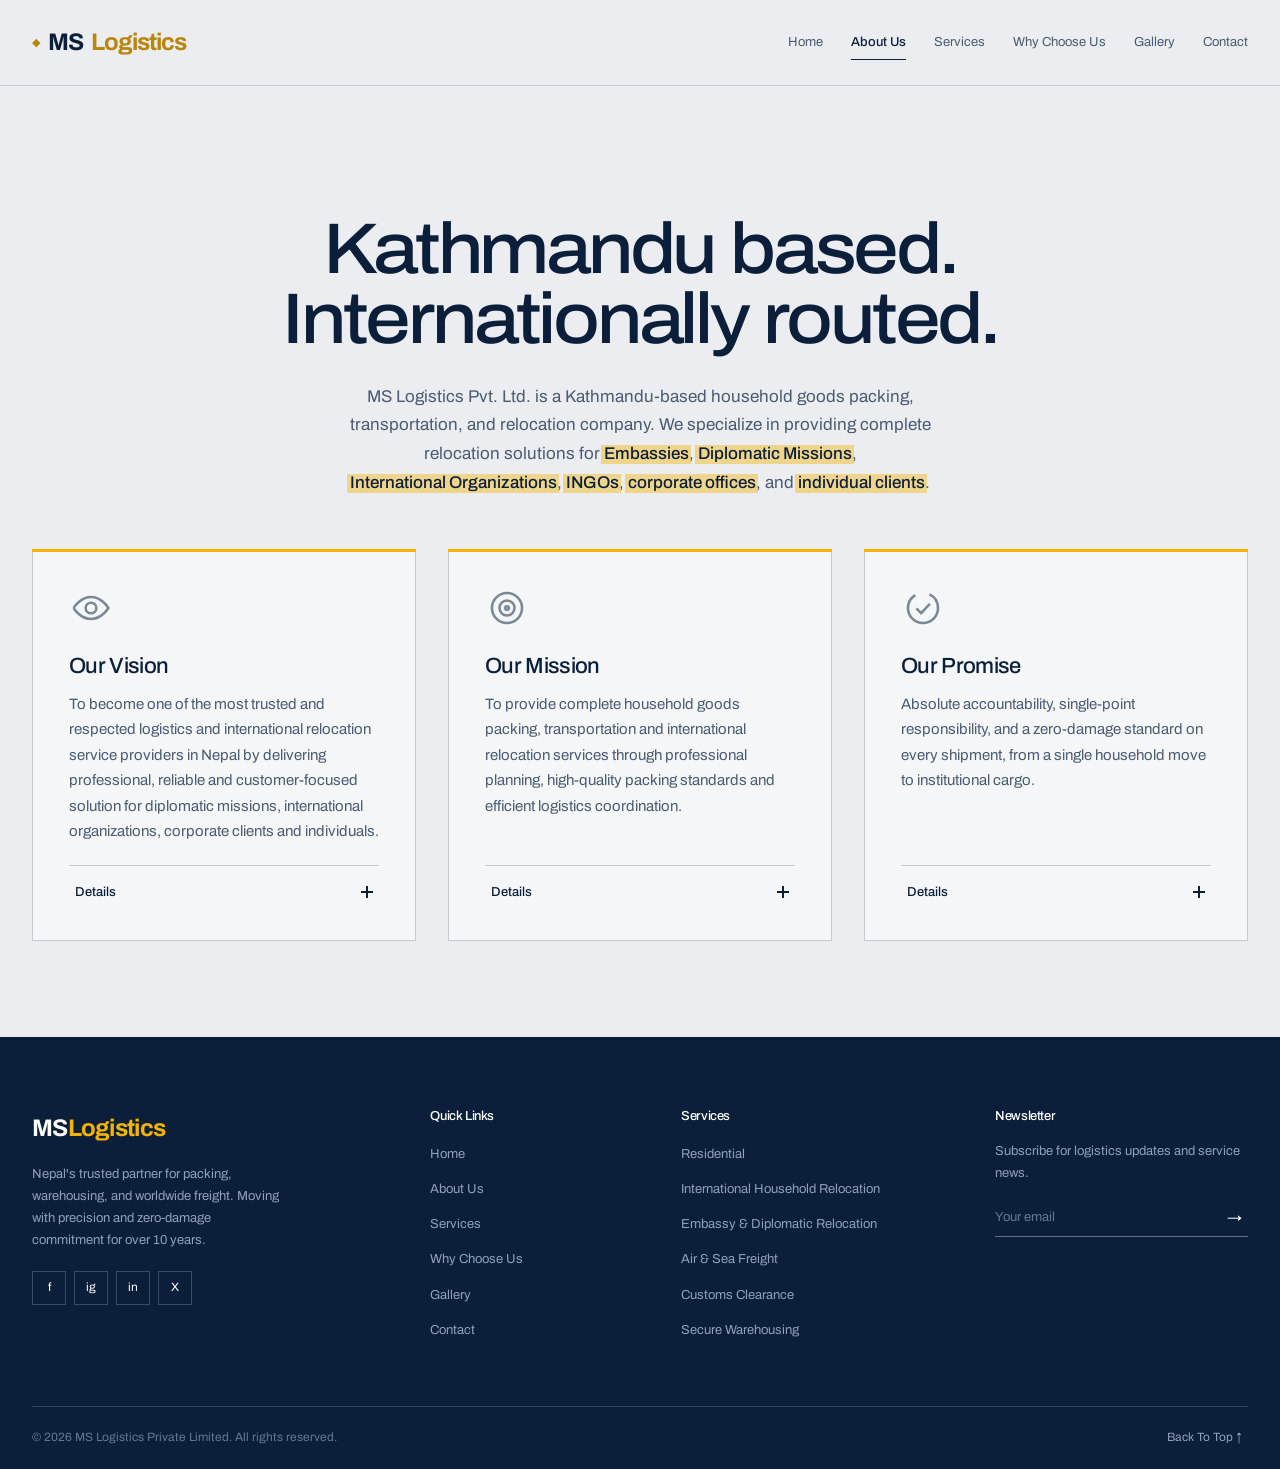
==== commit 1c5304ad: "Add files via upload" ====
--- a/about-us.html
+++ b/about-us.html
@@ -53,7 +53,6 @@
           <li><a href="contact.html" class="header__link">Contact</a></li>
         </ul>
       </nav>
-      <a href="contact.html" class="btn btn--primary header__cta">Work With Us</a>
       <button class="header__hamburger" id="hamburgerBtn" aria-label="Toggle menu" aria-expanded="false" aria-controls="mainNav">
         <span></span>
         <span></span>
--- a/css/style.css
+++ b/css/style.css
@@ -839,3 +839,38 @@
 /* Small label above a page headline ------------------------------------- */
 
 .lede__kicker{margin:0 0 1rem;font-size:.8125rem;font-weight:500;color:var(--ink-45)}
+
+/* Deep link from the header button lands below the sticky header */
+#contactForm{scroll-margin-top:calc(var(--header-h) + 2rem)}
+.contact__formwrap:target,.contact__formwrap{scroll-margin-top:calc(var(--header-h) + 2rem)}
+
+/* Contact: details and form sit in cards -------------------------------- */
+
+.contact__details,.contact__formwrap{
+  padding:clamp(1.5rem,3vw,2.25rem);
+  background:var(--object);
+  border:1px solid var(--rule);
+}
+.contact__details{border-top:3px solid var(--signal)}
+.contact__formwrap{border-top:3px solid var(--ink)}
+.contact__card-title{margin:0 0 1.25rem;font-size:1.0625rem;font-weight:500}
+.contact__item:first-child{border-top:1px solid var(--rule)}
+.contact__item:last-of-type{border-bottom:0;padding-bottom:0}
+.contact__form{gap:1.1rem}
+.form__group input,.form__group select,.form__group textarea{background:var(--paper);padding:.7rem .75rem;border:1px solid var(--rule)}
+.form__group input:focus,.form__group select:focus,.form__group textarea:focus{border-color:var(--ink)}
+.form__group.is-invalid input,.form__group.is-invalid select,.form__group.is-invalid textarea{border-color:#A32D2D}
+.form__group.is-valid input,.form__group.is-valid select,.form__group.is-valid textarea{border-color:var(--signal)}
+
+/* Wordmark: bold, with Logistics in gold -------------------------------- */
+
+:root{--gold:#B8860B;--gold-light:#F5B301}
+
+.header__logo{font-weight:700}
+.header__logo span{font-weight:700;color:var(--gold)}
+
+/* On the navy footer and loader a brighter gold is needed to carry */
+.footer__logo{font-weight:700}
+.footer__logo span{font-weight:700;color:var(--gold-light)}
+.loader__logo{font-weight:700}
+.loader__logo span{font-weight:700;color:var(--gold-light)}
